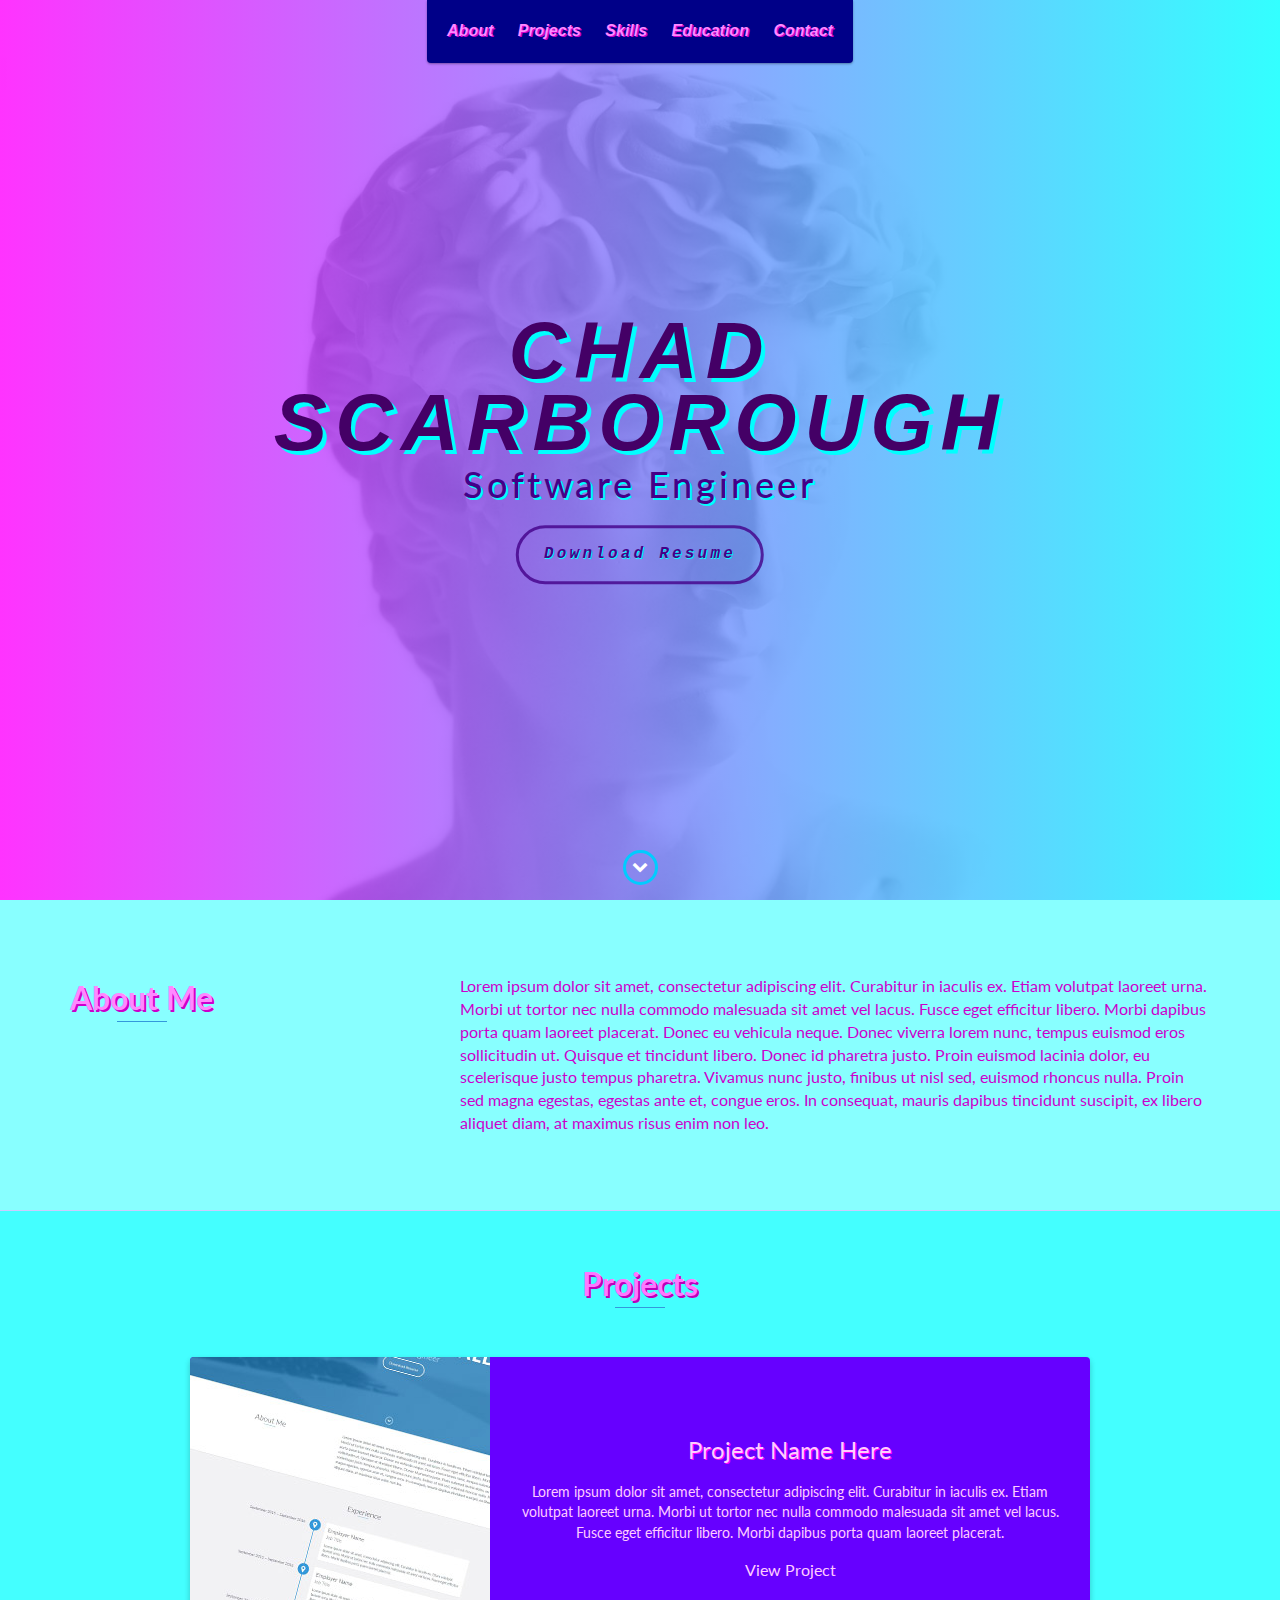
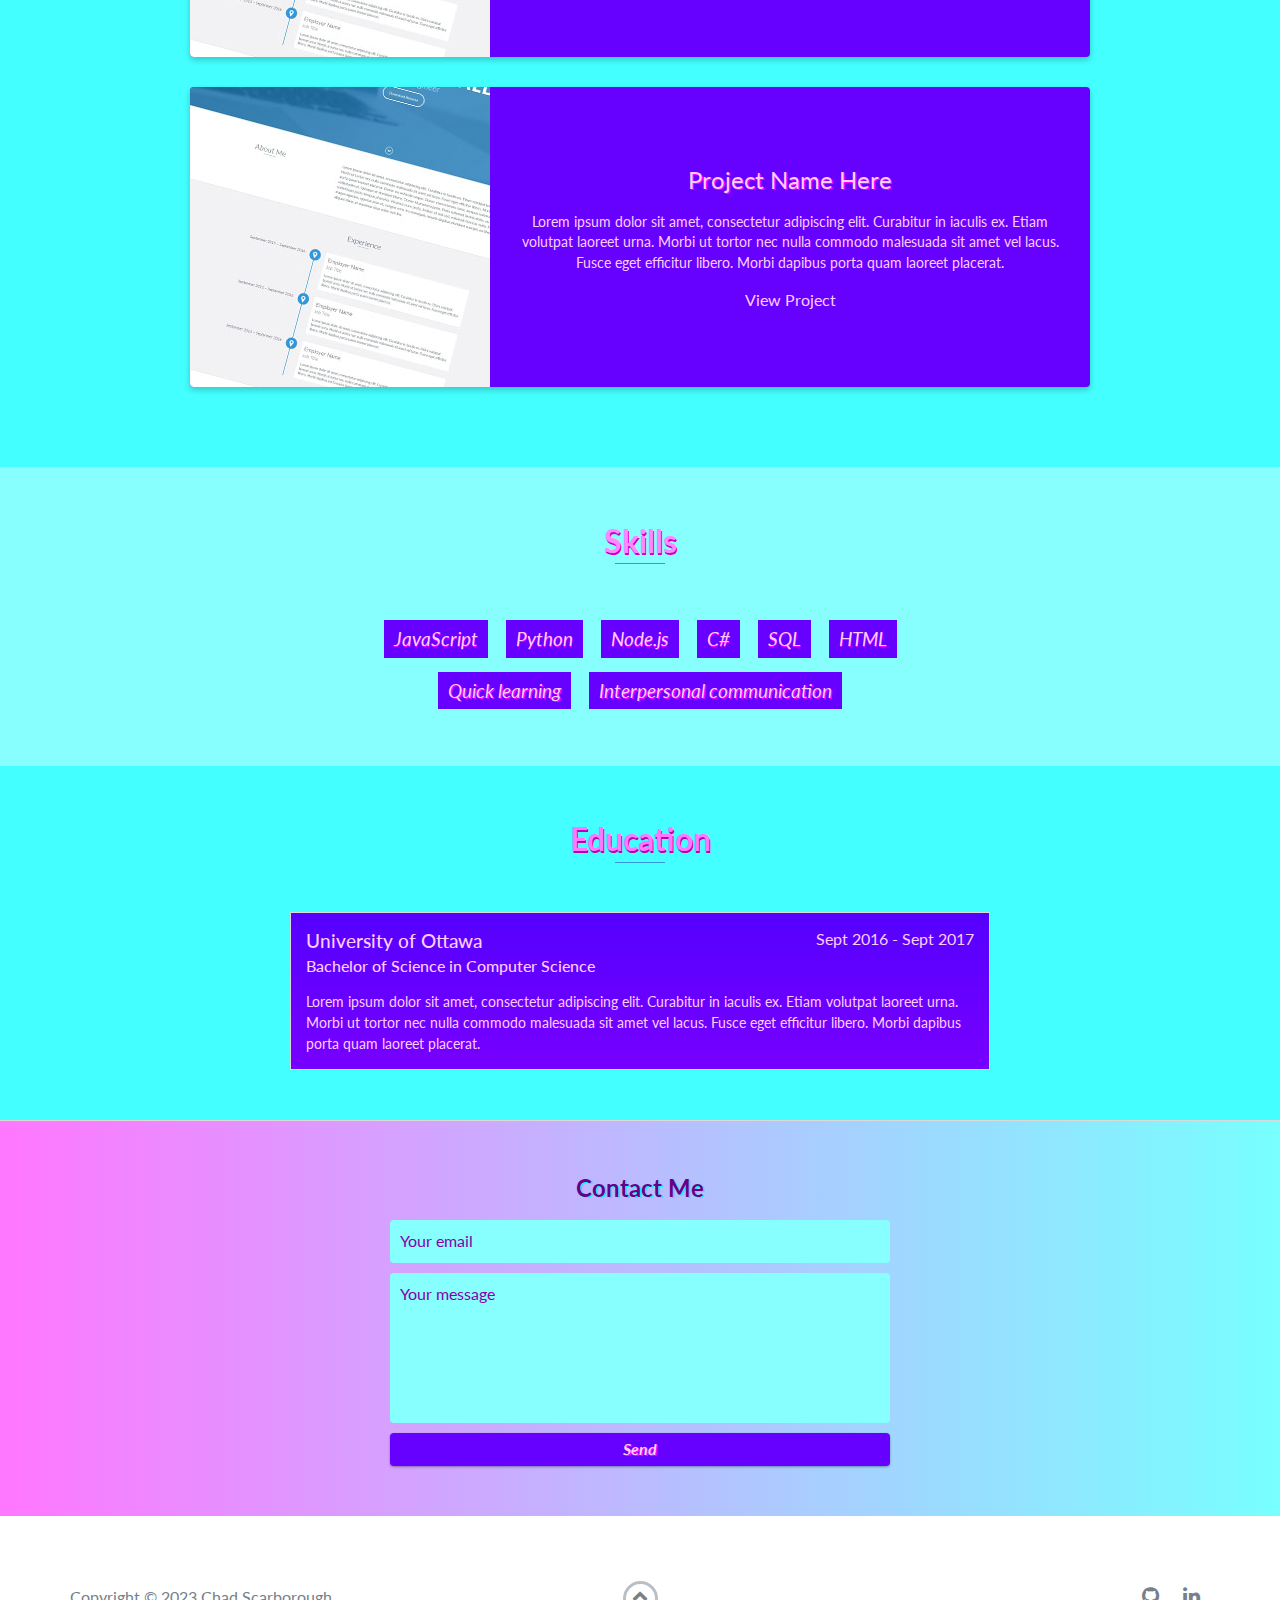
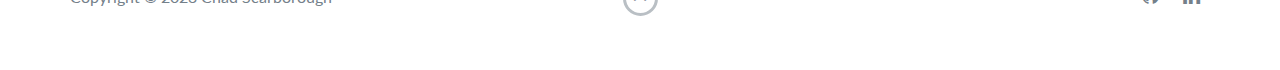
==== index.html @ d22e1d9d "Upload portfolio" ====
<!DOCTYPE html>
<html class="no-js" lang="en">
  <head>
    <meta charset="utf-8" />
    <meta http-equiv="X-UA-Compatible" content="IE=edge" />
    <meta name="viewport" content="width=device-width, initial-scale=1" />
    <title>Vaportfolio</title>
    <link rel="shortcut icon" href="favicon.ico" type="image/x-icon" />
    <link rel="icon" href="/images/vaporwave_sun.png" type="image/x-icon" />
    <link
      href="https://fonts.googleapis.com/css?family=Lato:300,400,700,900"
      rel="stylesheet"
    />
    <link rel="stylesheet" href="libs/font-awesome/css/font-awesome.min.css" />
    <link href="css/bootstrap.min.css" rel="stylesheet" />
    <link href="css/styles.css" rel="stylesheet" />
  </head>

  <body>
    <div id="mobile-menu-open" class="shadow-large">
      <i class="fa fa-bars" aria-hidden="true"></i>
    </div>
    <!-- End #mobile-menu-toggle -->
    <header>
      <div id="mobile-menu-close">
        <span>Close</span> <i class="fa fa-times" aria-hidden="true"></i>
      </div>
      <ul id="menu" class="shadow">
        <li>
          <a href="#about">About</a>
        </li>
        <li>
          <a href="#projects">Projects</a>
        </li>
        <li>
          <a href="#skills">Skills</a>
        </li>
        <li>
          <a href="#education">Education</a>
        </li>
        <li>
          <a href="#contact">Contact</a>
        </li>
      </ul>
    </header>
    <!-- End header -->

    <div id="lead">
      <div id="lead-content">
        <h1>Chad Scarborough</h1>
        <h2>Software Engineer</h2>
        <a href="#" class="btn-rounded-white">Download Resume</a>
      </div>
      <!-- End #lead-content -->

      <div id="lead-overlay"></div>

      <div id="lead-down">
        <span>
          <i class="fa fa-chevron-down" aria-hidden="true"></i>
        </span>
      </div>
      <!-- End #lead-down -->
    </div>
    <!-- End #lead -->

    <div id="about">
      <div class="container">
        <div class="row">
          <div class="col-md-4">
            <h2 class="heading">About Me</h2>
          </div>
          <div class="col-md-8">
            <p>
              Lorem ipsum dolor sit amet, consectetur adipiscing elit. Curabitur
              in iaculis ex. Etiam volutpat laoreet urna. Morbi ut tortor nec
              nulla commodo malesuada sit amet vel lacus. Fusce eget efficitur
              libero. Morbi dapibus porta quam laoreet placerat. Donec eu
              vehicula neque. Donec viverra lorem nunc, tempus euismod eros
              sollicitudin ut. Quisque et tincidunt libero. Donec id pharetra
              justo. Proin euismod lacinia dolor, eu scelerisque justo tempus
              pharetra. Vivamus nunc justo, finibus ut nisl sed, euismod rhoncus
              nulla. Proin sed magna egestas, egestas ante et, congue eros. In
              consequat, mauris dapibus tincidunt suscipit, ex libero aliquet
              diam, at maximus risus enim non leo.
            </p>
          </div>
        </div>
      </div>
      <div id="about-overlay"></div>
    </div>
    <!-- End #about -->

    <!-- <div id="experience" class="background-alt">
        <h2 class="heading">Experience</h2>
        <div id="experience-timeline">
            <div data-date="September 2015 – September 2016">
                <h3>Employer Name</h3>
                <h4>Job Title</h4>
                <p>
                    Lorem ipsum dolor sit amet, consectetur adipiscing elit. Curabitur in iaculis ex. Etiam volutpat laoreet urna. Morbi ut tortor nec nulla commodo malesuada sit amet vel lacus. Fusce eget efficitur libero. Morbi dapibus porta quam laoreet placerat.
                </p>
            </div>

            <div data-date="September 2015 – September 2016">
                <h3>Employer Name</h3>
                <h4>Job Title</h4>
                <p>
                    Lorem ipsum dolor sit amet, consectetur adipiscing elit. Curabitur in iaculis ex. Etiam volutpat laoreet urna. Morbi ut tortor nec nulla commodo malesuada sit amet vel lacus. Fusce eget efficitur libero. Morbi dapibus porta quam laoreet placerat.
                </p>
            </div>

            <div data-date="September 2015 – September 2016">
                <h3>Employer Name</h3>
                <h4>Job Title</h4>
                <p>
                    Lorem ipsum dolor sit amet, consectetur adipiscing elit. Curabitur in iaculis ex. Etiam volutpat laoreet urna. Morbi ut tortor nec nulla commodo malesuada sit amet vel lacus. Fusce eget efficitur libero. Morbi dapibus porta quam laoreet placerat.
                </p>
            </div>
        </div>
    </div> -->
    <!-- End #experience -->
    <div id="projects" class="background-alt">
      <h2 class="heading">Projects</h2>
      <div class="container">
        <div class="row">
          <div class="project shadow-large">
            <div class="project-image">
              <img src="images/project.jpg" alt="project image" />
            </div>
            <!-- End .project-image -->
            <div class="project-info">
              <h3>Project Name Here</h3>
              <p>
                Lorem ipsum dolor sit amet, consectetur adipiscing elit.
                Curabitur in iaculis ex. Etiam volutpat laoreet urna. Morbi ut
                tortor nec nulla commodo malesuada sit amet vel lacus. Fusce
                eget efficitur libero. Morbi dapibus porta quam laoreet
                placerat.
              </p>
              <a href="#">View Project</a>
            </div>
            <!-- End .project-info -->
          </div>
          <!-- End .project -->

          <div class="project shadow-large">
            <div class="project-image">
              <img src="images/project.jpg" alt="project image" />
            </div>
            <!-- End .project-image -->
            <div class="project-info">
              <h3>Project Name Here</h3>
              <p>
                Lorem ipsum dolor sit amet, consectetur adipiscing elit.
                Curabitur in iaculis ex. Etiam volutpat laoreet urna. Morbi ut
                tortor nec nulla commodo malesuada sit amet vel lacus. Fusce
                eget efficitur libero. Morbi dapibus porta quam laoreet
                placerat.
              </p>
              <a href="#">View Project</a>
            </div>
            <!-- End .project-info -->
          </div>
          <!-- End .project -->
        </div>
      </div>
    </div>
    <!-- End #projects -->

    <div id="skills">
      <h2 class="heading">Skills</h2>
      <ul>
        <li>JavaScript</li>
        <li>Python</li>
        <li>Node.js</li>
        <li>C#</li>
        <li>SQL</li>
        <li>HTML</li>
        <br>
        <li>Quick learning</li>
        <li>Interpersonal communication</li>
      </ul>
    </div>
    <!-- End #skills -->

    <div id="education">
      <h2 class="heading">Education</h2>
      <div class="education-block">
        <h3>University of Ottawa</h3>
        <span class="education-date">Sept 2016 - Sept 2017</span>
        <h4>Bachelor of Science in Computer Science</h4>
        <p>
          Lorem ipsum dolor sit amet, consectetur adipiscing elit. Curabitur in
          iaculis ex. Etiam volutpat laoreet urna. Morbi ut tortor nec nulla
          commodo malesuada sit amet vel lacus. Fusce eget efficitur libero.
          Morbi dapibus porta quam laoreet placerat.
        </p>
      </div>
    </div>
    <!-- End .education-block -->

    <div id="contact">
      <h2>Contact Me</h2>
      <div id="contact-form">
        <form action="mailto:chad.d.scarborough@gmail.com">
          <input
            type="hidden"
            name="_subject"
            value="Contact request from personal website"
          />
          <input
            type="email"
            name="_replyto"
            placeholder="Your email"
            required
          />
          <textarea
            name="message"
            placeholder="Your message"
            required
          ></textarea>
          <button type="submit">Send</button>
        </form>
      </div>
      <!-- End #contact-form -->
      <div id="contact-overlay"></div>
    </div>
    <!-- End #contact -->

    <footer>
      <div class="container">
        <div class="row">
          <div class="col-sm-5 copyright">
            <p>
              Copyright &copy; <span id="current-year">2023</span> Chad
              Scarborough
            </p>
          </div>
          <div class="col-sm-2 top">
            <span id="to-top">
              <i class="fa fa-chevron-up" aria-hidden="true"></i>
            </span>
          </div>
          <div class="col-sm-5 social">
            <ul>
              <li>
                <a href="https://github.com/" target="_blank"
                  ><i class="fa fa-github" aria-hidden="true"></i
                ></a>
              </li>
              <li>
                <a href="https://linkedin.com/" target="_blank"
                  ><i class="fa fa-linkedin" aria-hidden="true"></i
                ></a>
              </li>
            </ul>
          </div>
        </div>
      </div>
    </footer>
    <!-- End footer -->

    <script src="https://ajax.googleapis.com/ajax/libs/jquery/1.12.4/jquery.min.js"></script>
    <script src="js/scripts.min.js"></script>
  </body>
</html>
---- css/styles.css ----
/*!
    Title: Dev Portfolio Template
    Version: 1.2.2
    Last Change: 03/25/2020
    Author: Ryan Fitzgerald
    Repo: https://github.com/RyanFitzgerald/devportfolio-template
    Issues: https://github.com/RyanFitzgerald/devportfolio-template/issues

    Description: This file contains all the styles associated with the page
    that don't come from third party libraries. This file gets compiled using
    Gulp and send to the /css folder which is then loaded on the page.
*/
body {
  font-family: "Lato", sans-serif;
  font-size: 16px;
}
body.active {
  overflow: hidden;
  z-index: -1;
}
.no-js #experience-timeline > div {
  background: #fff;
  padding: 10px;
  margin-bottom: 10px;
  border: 1px solid #dcd9d9;
}
.no-js #experience-timeline > div h3 {
  font-size: 1.5em;
  font-weight: 300;
  color: #374054;
  display: inline-block;
  margin: 0;
}
.no-js #experience-timeline > div h4 {
  font-size: 1.2em;
  font-weight: 300;
  color: #7e8890;
  margin: 0 0 15px 0;
}
.no-js #experience-timeline > div p {
  color: #74808a;
  font-size: 0.9em;
  margin: 0;
}
.no-js #experience-timeline:before,
.no-js #experience-timeline:after {
  content: none;
}
@keyframes dropHeader {
  0% {
    transform: translateY(-100%);
  }
  100% {
    transform: translateY(0);
  }
}
header {
  position: absolute;
  top: 0;
  left: 0;
  right: 0;
  text-align: center;
  z-index: 10;
  animation-name: dropHeader;
  animation-iteration-count: 1;
  animation-timing-function: ease;
  animation-duration: 0.75s;
  font-family: Arial, Helvetica, sans-serif;
  font-style: italic;
  font-weight: bold;
}
header ul {
  display: inline-block;
  background-color: #008;
  text-align: center;
  padding: 10px;
  margin: 0;
  border-bottom-right-radius: 4px;
  border-bottom-left-radius: 4px;
}
header li {
  display: inline-block;
}
header a {
  display: block;
  color: #f8f;
  text-shadow: 0.08em 0.08em 0 #c0c;
  padding: 10px;
}
header a:hover {
  color: #fcf;
  text-decoration: none;
  text-shadow: 0.08em 0.08em 0 #f0f;
  background: #60f;
  border-radius: 4px;
}
header a:focus {
  color: #3498db;
  text-decoration: none;
}
header.active {
  display: block;
}
header.sticky {
  position: fixed;
  z-index: 999;
}
#menu.active {
  display: block;
}
#mobile-menu-open {
  display: none;
  cursor: pointer;
  position: fixed;
  right: 15px;
  top: 10px;
  color: #3498db;
  font-size: 1.5em;
  z-index: 20;
  padding: 0 7px;
  border-radius: 4px;
  background: #fff;
}
#mobile-menu-close {
  display: none;
  text-align: right;
  width: 100%;
  background: #fff;
  font-size: 1.5em;
  padding-right: 15px;
  padding-top: 10px;
  cursor: pointer;
  color: #3498db;
}
#mobile-menu-close span {
  font-size: 0.5em;
  text-transform: uppercase;
}
#mobile-menu-close i {
  vertical-align: middle;
}
footer {
  padding: 50px 0;
}
.copyright {
  padding-top: 20px;
}
.copyright p {
  margin: 0;
  color: #74808a;
}
.top {
  text-align: center;
}
.top span {
  cursor: pointer;
  display: block;
  margin: 15px auto 0 auto;
  width: 35px;
  height: 35px;
  border-radius: 50%;
  border: 3px solid #b9bfc4;
  text-align: center;
}
.top i {
  color: #74808a;
}
.social {
  text-align: right;
}
.social ul {
  margin: 5px 0 0 0;
  padding: 0;
}
.social li {
  display: inline-block;
  font-size: 1.25em;
  list-style: none;
}
.social a {
  display: block;
  color: #74808a;
  padding: 10px;
}
.social a:hover {
  color: #3498db;
}
.btn-rounded-white {
  font-family: "Courier New", Courier, monospace;
  font-weight: 800;
  font-style: italic;
  letter-spacing: 0.2em;
  display: inline-block;
  color: #408;
  text-shadow: 0.05em 0.05em 0 #0ff;
  padding: 15px 25px;
  border: 3px solid #408c;
  border-radius: 30px;
  transition: 0.5s ease all;
}
.btn-rounded-white:hover {
  color: #408;
  text-shadow: 0.05em 0.05em 0 #0ff;
  background: #0ff4;
  text-decoration: none;
}
.shadow {
  box-shadow: 0 1px 3px rgba(0, 0, 0, 0.12), 0 1px 2px rgba(0, 0, 0, 0.24);
}
.shadow-large {
  box-shadow: 0 3px 6px rgba(0, 0, 0, 0.08), 0 3px 6px rgba(0, 0, 0, 0.15);
}
.heading {
  position: relative;
  display: inline-block;
  font-size: 2em;
  font-weight: 300;
  margin: 0 0 30px 0;
}
.heading:after {
  position: absolute;
  content: "";
  top: 100%;
  height: 1px;
  width: 50px;
  left: 0;
  right: 0;
  margin: 0 auto;
  background: #3498db;
}
.background-alt {
  background: #f2f2f5;
}
#lead {
  position: relative;
  height: 100vh;
  min-height: 500px;
  max-height: 1080px;
  background: url(../images/aesthetic\ greek\ bust.jpg);
  background-size: cover;
  padding: 15px;
  overflow: hidden;
}
#lead-content {
  position: absolute;
  z-index: 10;
  top: 50%;
  left: 50%;
  transform: translate(-50%, -50%);
  text-align: center;
}
#lead-content h1,
#lead-content h2 {
  margin: 0;
}
#lead-content h1 {
  color: #406;
  text-shadow: 0.05em 0.05em 0 #0ff;
  font-family: Arial, Helvetica, sans-serif;
  font-weight: 900;
  font-size: 5em;
  font-style: italic;
  text-transform: uppercase;
  letter-spacing: 0.1em;
  line-height: 0.9em;
}
#lead-content h2 {
  color: #408;
  text-shadow: 0.05em 0.05em 0 #0ff;
  letter-spacing: 0.1em;
  font-weight: 500;
  font-size: 2.25em;
  margin-bottom: 15px;
}
#lead-overlay {
  position: absolute;
  height: 100%;
  width: 100%;
  top: 0;
  right: 0;
  bottom: 0;
  left: 0;
  background-image: linear-gradient(to right, #ff00ffcc, #00ffffcc);
  z-index: 1;
}
#lead-down {
  position: absolute;
  left: 0;
  right: 0;
  width: 100%;
  text-align: center;
  z-index: 10;
  bottom: 15px;
  color: #fff;
}
#lead-down span {
  cursor: pointer;
  display: block;
  margin: 0 auto;
  width: 35px;
  height: 35px;
  border-radius: 50%;
  border: 3px solid #0cf;
  text-align: center;
}
#lead-down i {
  animation: pulsate 1.5s ease;
  animation-iteration-count: infinite;
  padding-top: 5px;
}
@keyframes pulsate {
  0% {
    transform: scale(1, 1);
  }
  50% {
    transform: scale(1.2, 1.2);
  }
  100% {
    transform: scale(1, 1);
  }
}
#about {
  padding: 75px 15px;
  border-bottom: 1px solid #ccf;
  height: 100%;
  background: #8ff;
}
#about h2 {
  color: #f8f;
  text-shadow: 0.05em 0.05em 0 #c0c;
  font-weight: bold;
}
#about p {
  color: #c0c;
  margin: 0;
}
#experience {
  padding: 50px 15px;
  text-align: center;
  border-bottom: 1px solid #dcd9d9;
  background: #fcf;
}
#experience h2 {
  background-image: linear-gradient();
}
#experience-timeline {
  margin: 30px auto 0 auto;
  position: relative;
  max-width: 1000px;
}
#experience-timeline:before {
  position: absolute;
  content: "";
  top: 0;
  bottom: 0;
  left: 303px;
  right: auto;
  height: 100%;
  width: 3px;
  background: #3498db;
  z-index: 0;
}
#experience-timeline:after {
  position: absolute;
  content: "";
  width: 3px;
  height: 40px;
  background: #3498db;
  background: linear-gradient(to bottom, #3498db, rgba(52, 152, 219, 0));
  top: 100%;
  left: 303px;
}
.vtimeline-content {
  margin-left: 350px;
  background: #fff;
  border: 1px solid #e6e6e6;
  padding: 15px;
  border-radius: 3px;
  text-align: left;
}
.vtimeline-content h3 {
  font-size: 1.5em;
  font-weight: 300;
  color: #374054;
  display: inline-block;
  margin: 0;
}
.vtimeline-content h4 {
  font-size: 1.2em;
  font-weight: 300;
  color: #7e8890;
  margin: 0 0 15px 0;
}
.vtimeline-content p {
  color: #74808a;
  font-size: 0.9em;
  margin: 0;
}
.vtimeline-point {
  position: relative;
  display: block;
  margin-bottom: 30px;
}
.vtimeline-icon {
  position: relative;
  color: #fff;
  width: 50px;
  height: 50px;
  background: #3498db;
  border-radius: 50%;
  float: left;
  z-index: 99;
  margin-left: 280px;
}
.vtimeline-icon i {
  display: block;
  font-size: 2em;
  margin-top: 10px;
}
.vtimeline-date {
  width: 260px;
  text-align: right;
  position: absolute;
  left: 0;
  top: 10px;
  font-weight: 300;
  color: #374054;
}
#education {
  padding: 50px 15px 20px 15px;
  border-bottom: 1px solid #dcd9d9;
  background: #4ff;
  text-align: center;
}
#education h2 {
  color: #f7f;
  font-weight: bold;
  text-shadow: 0.05em 0.05em 0 #b0b;
  margin-bottom: 50px;
}
.education-block {
  max-width: 700px;
  margin: 0 auto 30px auto;
  padding: 15px;
  border: 1px solid #dcd9d9;
  background-image: linear-gradient(#50f, #70f);
  text-align: left;
}
.education-block h3 {
  font-weight: 500;
  float: left;
  margin: 0;
  color: #fcf;
}
.education-block span {
  color: #fcf;
  float: right;
}
.education-block h4 {
  color: #fcf;
  clear: both;
  font-weight: 500;
  margin: 0 0 15px 0;
}
.education-block p,
.education-block ul {
  margin: 0;
  color: #fcf;
  font-size: 0.9em;
}
.education-block ul {
  padding: 0 0 0 15px;
}
#projects {
  padding: 50px 15px;
  border-bottom: 1px solid #dcd9d9;
  text-align: center;
  background: #4ff;
}
#projects h2 {
  color: #f7f;
  font-weight: bold;
  text-shadow: 0.05em 0.05em 0 #b0b;
  margin-bottom: 50px;
}
.project {
  position: relative;
  max-width: 900px;
  margin: 0 auto 30px auto;
  overflow: hidden;
  background: #60f;
  border-radius: 4px;
}
.project-image {
  float: left;
}
.project-info {
  position: absolute;
  top: 50%;
  transform: translateY(-50%);
  margin-left: 300px;
  padding: 15px;
}
.project-info h3 {
  font-size: 1.5em;
  font-weight: 400;
  color: #fcf;
  text-shadow: 0.05em 0.05em 0 #f0f;
  margin: 0 0 15px 0;
}
.project-info p {
  color: #fcf;
  margin: 0 0 15px 0;
  font-size: 0.9em;
}

.project-info a {
    color: #fcf;
}
.no-image .project-info {
  position: relative;
  margin: 0;
  padding: 30px 15px;
  transform: none;
}
#more-projects {
  display: none;
}
#skills {
  padding: 50px 15px;
  text-align: center;
  background: #8ff;
}
#skills h2 {
  color: #f8f;
  text-shadow: 0.05em 0.05em 0 #c0c;
  font-weight: bold;
  margin-bottom: 50px;
}
#skills ul {
  display: block;
  margin: 0 auto;
  padding: 0;
  max-width: 800px;
}
#skills li {
  display: inline-block;
  margin: 7px;
  padding: 5px 10px;
  color: #fcf;
  background: #60f;
  list-style: none;
  cursor: default;
  font-size: 1.2em;
  font-style: italic;
  text-shadow: 0.05em 0.05em 0 #f0f;
}
#contact {
  padding: 50px 15px;
  background-image: linear-gradient(to right, #f0f8, #0ff8);
  z-index: 1;
  text-align: center;
}
#contact h2 {
  margin: 0 0 15px 0;
  color: #608;
  text-shadow: 0.05em 0.05em 0 #0ff;
  font-weight: bold;
}
#contact-form {
  max-width: 500px;
  margin: 0 auto;
}
#contact-form input,
#contact-form textarea {
  display: block;
  width: 100%;
  padding: 10px;
  border-radius: 4px;
  border: none;
  margin-bottom: 10px;
  background: #8ff;
  color: #608;
  transition: 0.5s ease all;
}
#contact-form input::-webkit-input-placeholder,
#contact-form textarea::-webkit-input-placeholder {
  color: #80a;
}
#contact-form input:-moz-placeholder,
#contact-form textarea:-moz-placeholder {
  color: #80a;
  opacity: 1;
}
#contact-form input::-moz-placeholder,
#contact-form textarea::-moz-placeholder {
  color: #80a;
  opacity: 1;
}
#contact-form input:-ms-input-placeholder,
#contact-form textarea:-ms-input-placeholder {
  color: #80a;
}
#contact-form input:focus,
#contact-form textarea:focus {
  outline: none;
  background: #4cf;
}
#contact-form textarea {
  height: 150px;
  resize: none;
}
#contact-form button {
  display: block;
  width: 100%;
  background: #60f;
  border-radius: 4px;
  padding: 5px 10px;
  border: none;
  color: #fcf;
  text-shadow: 0.05em 0.05em 0 #f0f;
  font-style: italic;
  font-weight: 700;
  box-shadow: 0 1px 3px rgba(0, 0, 0, 0.12), 0 1px 2px rgba(0, 0, 0, 0.24);
  transition: 0.5s ease all;
}
#contact-form button:hover {
  box-shadow: 0 10px 20px rgba(0, 0, 0, 0.19), 0 6px 6px rgba(0, 0, 0, 0.23);
}
.optional-section {
  padding: 50px 15px;
  text-align: center;
  border-top: 1px solid #dcd9d9;
}
.optional-section h2 {
  color: #374054;
}
.optional-section-block {
  max-width: 700px;
  margin: 0 auto 30px auto;
  padding: 15px;
  border: 1px solid #dcd9d9;
  background: #fff;
  text-align: left;
}
.optional-section-block h3 {
  font-weight: 500;
  margin: 0 0 15px 0;
  color: #374054;
}
.optional-section-block h4 {
  color: #74808a;
  clear: both;
  font-weight: 500;
  margin: 0 0 15px 0;
}
.optional-section-block p,
.optional-section-block ul {
  margin: 0 0 15px 0;
  color: #74808a;
  font-size: 0.9em;
}
.optional-section-block ul {
  padding: 0 0 0 15px;
}
@media only screen and (max-width: 750px) {
  #experience-timeline:before,
  #experience-timeline:after {
    left: 23px;
  }
  .vtimeline-date {
    width: auto;
    text-align: left;
    position: relative;
    margin-bottom: 15px;
    display: block;
    margin-left: 70px;
  }
  .vtimeline-icon {
    margin-left: 0;
  }
  .vtimeline-content {
    margin-left: 70px;
  }
}
@media only screen and (max-width: 992px) {
  #lead {
    height: auto;
    min-height: auto;
    max-height: auto;
    padding: 100px 15px;
  }
  #lead-content {
    position: relative;
    transform: none;
    left: auto;
    top: auto;
  }
  #lead-content h1 {
    font-size: 3em;
  }
  #lead-content h2 {
    font-size: 1.75em;
  }
  #about {
    text-align: center;
  }
  #about p {
    text-align: left;
  }
}
@media only screen and (max-width: 768px) {
  header {
    position: fixed;
    display: none;
    z-index: 999;
    animation: none;
    bottom: 0;
    height: 100%;
  }
  #mobile-menu-open,
  #mobile-menu-close {
    display: block;
  }
  #menu {
    height: 100%;
    overflow-y: auto;
    box-shadow: none;
    border-radius: 0;
    width: 100%;
  }
  #menu li {
    display: block;
    margin-bottom: 10px;
  }
  #lead-content h1 {
    font-size: 2em;
  }
  #lead-content h2 {
    font-size: 1.3em;
  }
  #lead-content a {
    padding: 10px 20px;
  }
  #lead-down {
    display: none;
  }
  .education-block h3,
  .education-block span {
    float: none;
  }
  .project-image {
    display: none;
  }
  .project-info {
    position: relative;
    margin: 0;
    padding: 30px 15px;
    top: auto;
    transform: none;
  }
  footer {
    text-align: center;
  }
  .social {
    text-align: center;
  }
}
@media only screen and (max-width: 480px) {
  #lead-content h1 {
    font-size: 1.5em;
  }
  #lead-content h2 {
    font-size: 1em;
  }
  #lead-content a {
    font-size: 0.9em;
    padding: 5px 10px;
  }
}
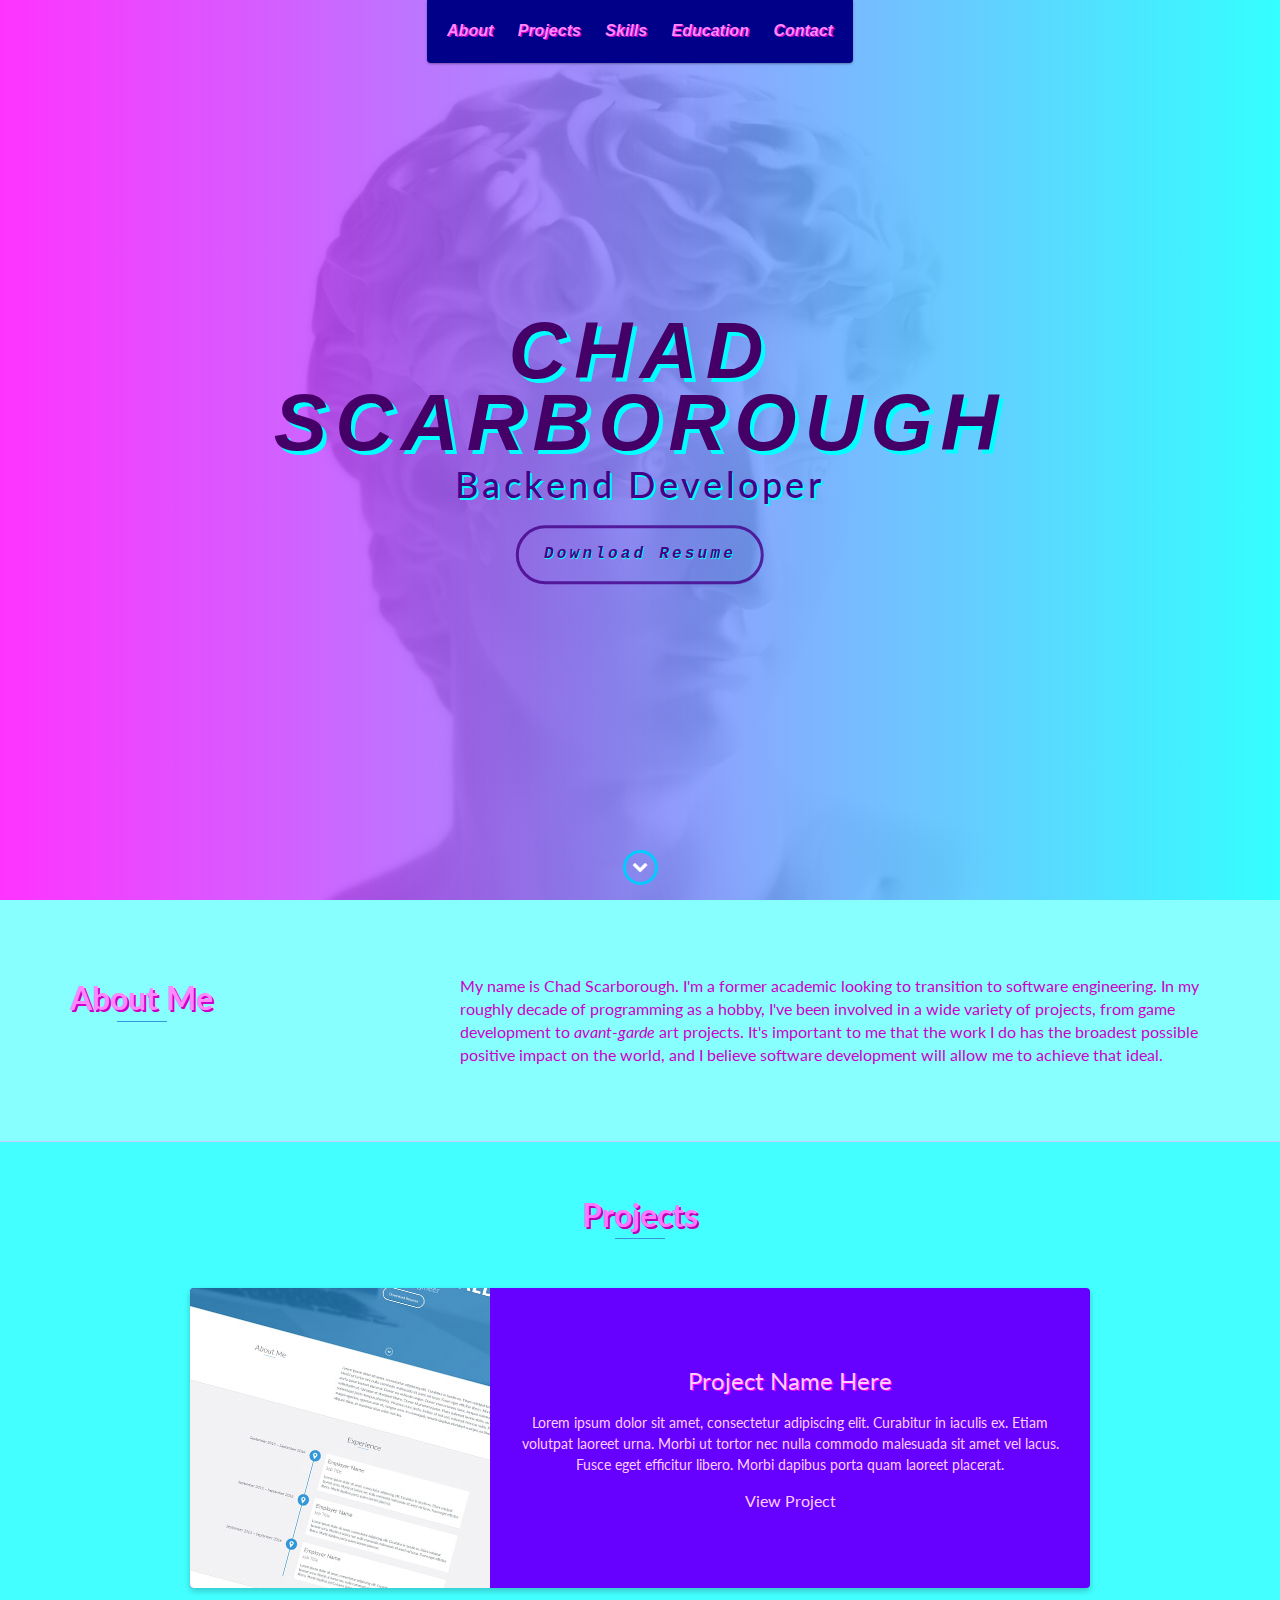
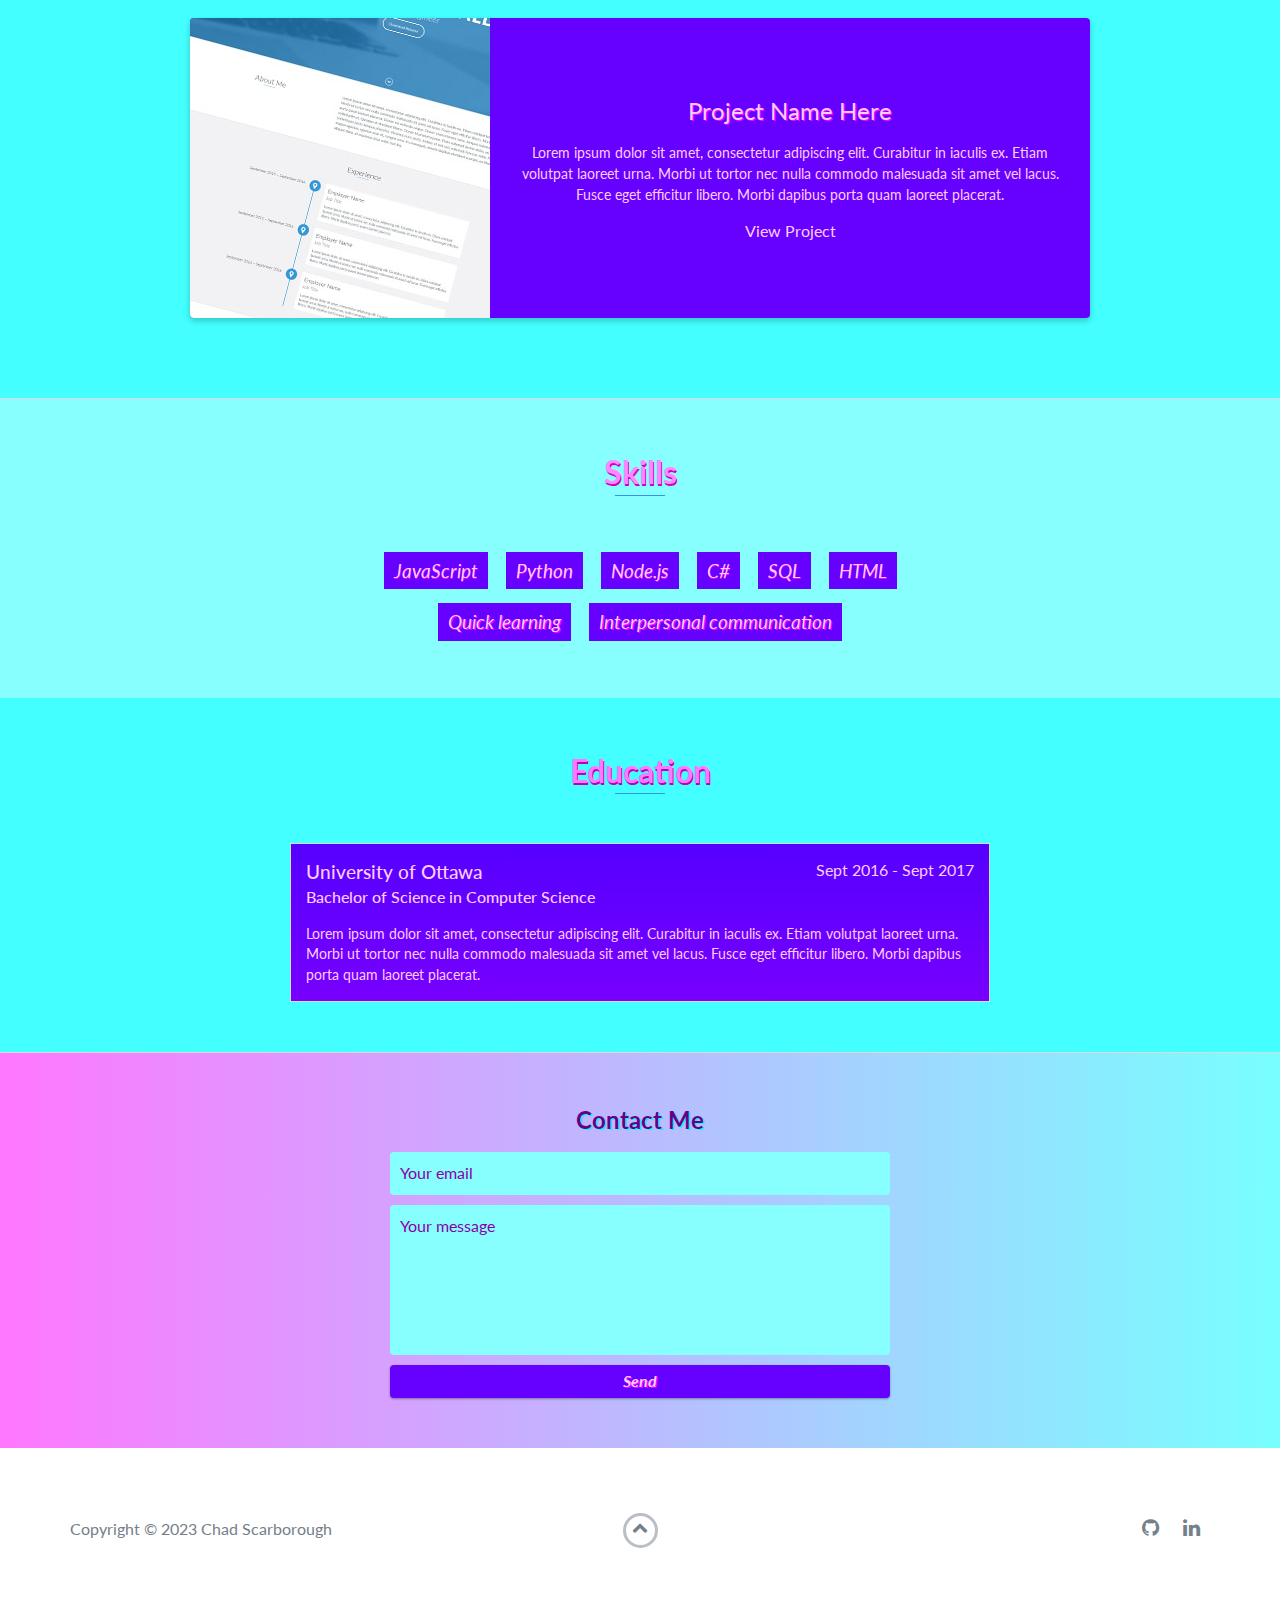
==== commit 05c6e375: "Updated bio" ====
--- a/index.html
+++ b/index.html
@@ -4,8 +4,7 @@
     <meta charset="utf-8" />
     <meta http-equiv="X-UA-Compatible" content="IE=edge" />
     <meta name="viewport" content="width=device-width, initial-scale=1" />
-    <title>Vaportfolio</title>
-    <link rel="shortcut icon" href="favicon.ico" type="image/x-icon" />
+    <title>Chad Scarborough</title>
     <link rel="icon" href="/images/vaporwave_sun.png" type="image/x-icon" />
     <link
       href="https://fonts.googleapis.com/css?family=Lato:300,400,700,900"
@@ -48,7 +47,7 @@
     <div id="lead">
       <div id="lead-content">
         <h1>Chad Scarborough</h1>
-        <h2>Software Engineer</h2>
+        <h2>Backend Developer</h2>
         <a href="#" class="btn-rounded-white">Download Resume</a>
       </div>
       <!-- End #lead-content -->
@@ -72,17 +71,7 @@
           </div>
           <div class="col-md-8">
             <p>
-              Lorem ipsum dolor sit amet, consectetur adipiscing elit. Curabitur
-              in iaculis ex. Etiam volutpat laoreet urna. Morbi ut tortor nec
-              nulla commodo malesuada sit amet vel lacus. Fusce eget efficitur
-              libero. Morbi dapibus porta quam laoreet placerat. Donec eu
-              vehicula neque. Donec viverra lorem nunc, tempus euismod eros
-              sollicitudin ut. Quisque et tincidunt libero. Donec id pharetra
-              justo. Proin euismod lacinia dolor, eu scelerisque justo tempus
-              pharetra. Vivamus nunc justo, finibus ut nisl sed, euismod rhoncus
-              nulla. Proin sed magna egestas, egestas ante et, congue eros. In
-              consequat, mauris dapibus tincidunt suscipit, ex libero aliquet
-              diam, at maximus risus enim non leo.
+              My name is Chad Scarborough. I'm a former academic looking to transition to software engineering. In my roughly decade of programming as a hobby, I've been involved in a wide variety of projects, from game development to <i>avant-garde</i> art projects. It's important to me that the work I do has the broadest possible positive impact on the world, and I believe software development will allow me to achieve that ideal.  
             </p>
           </div>
         </div>
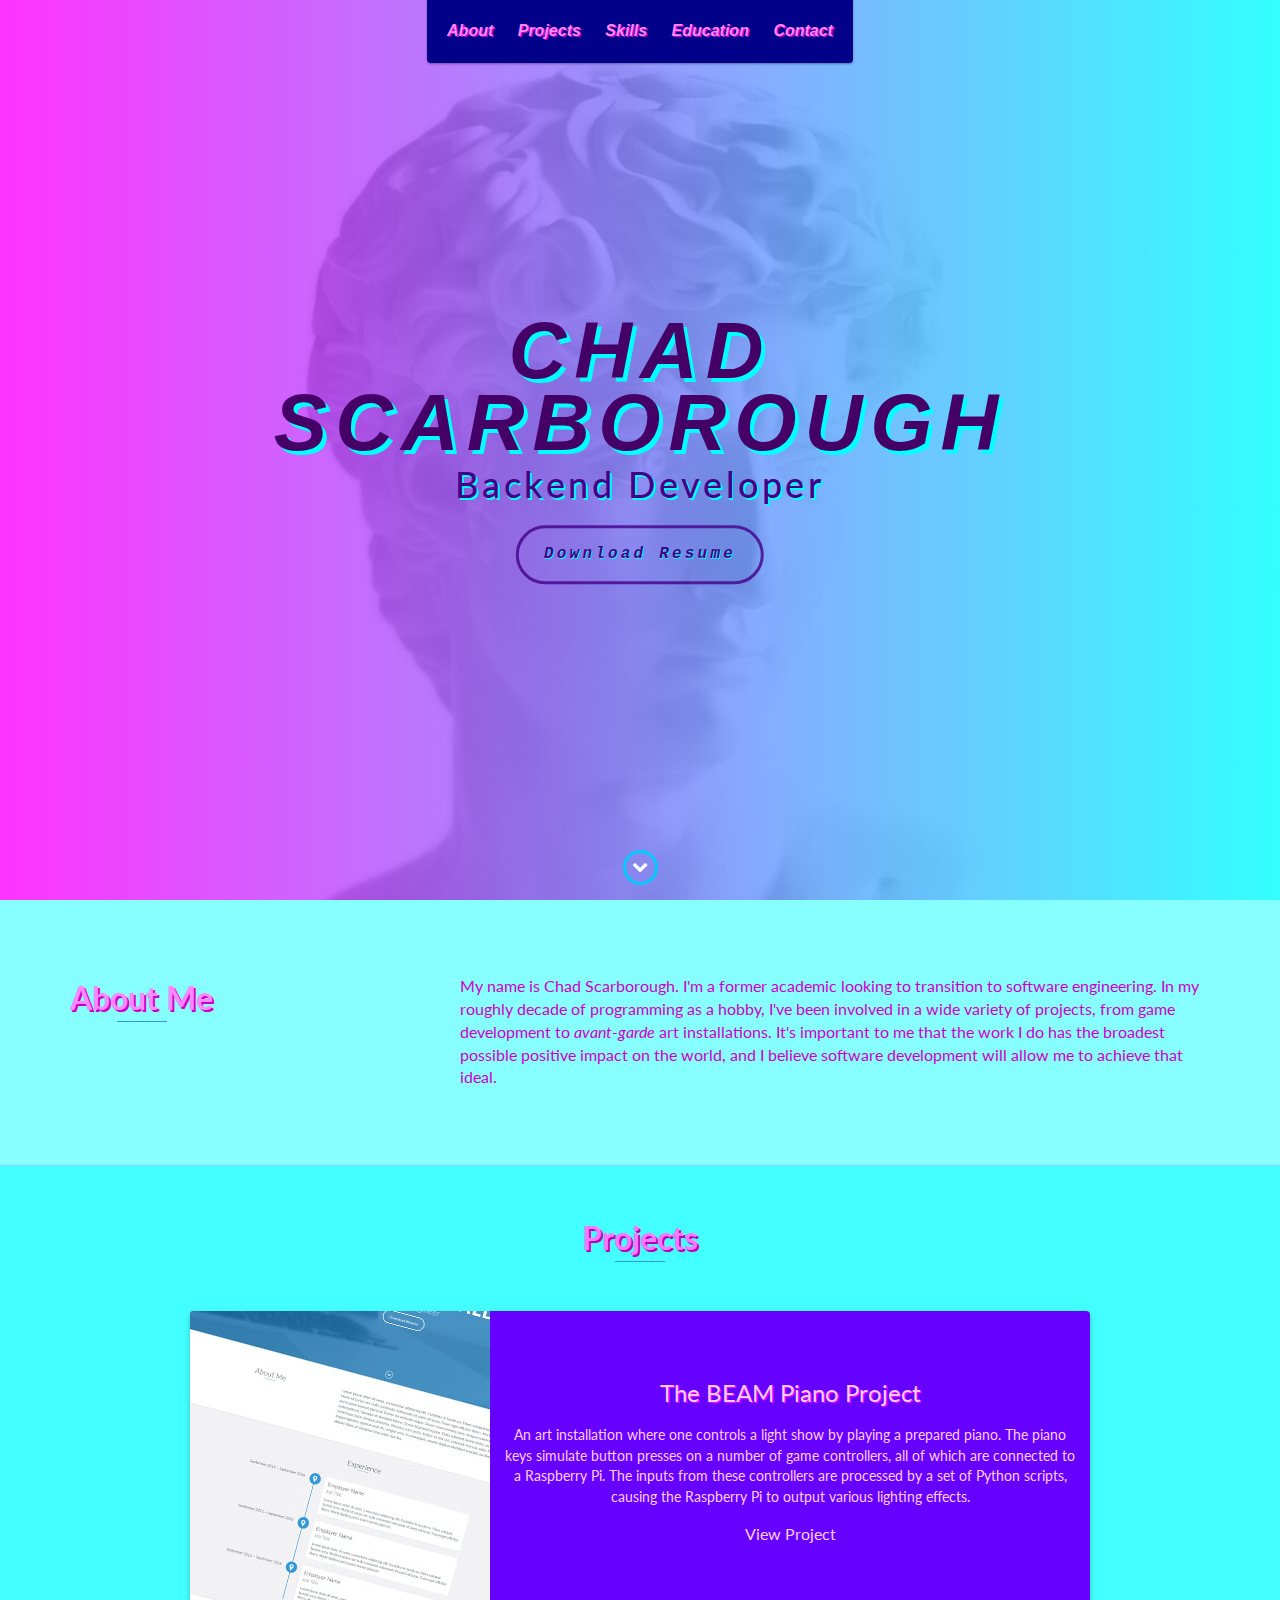
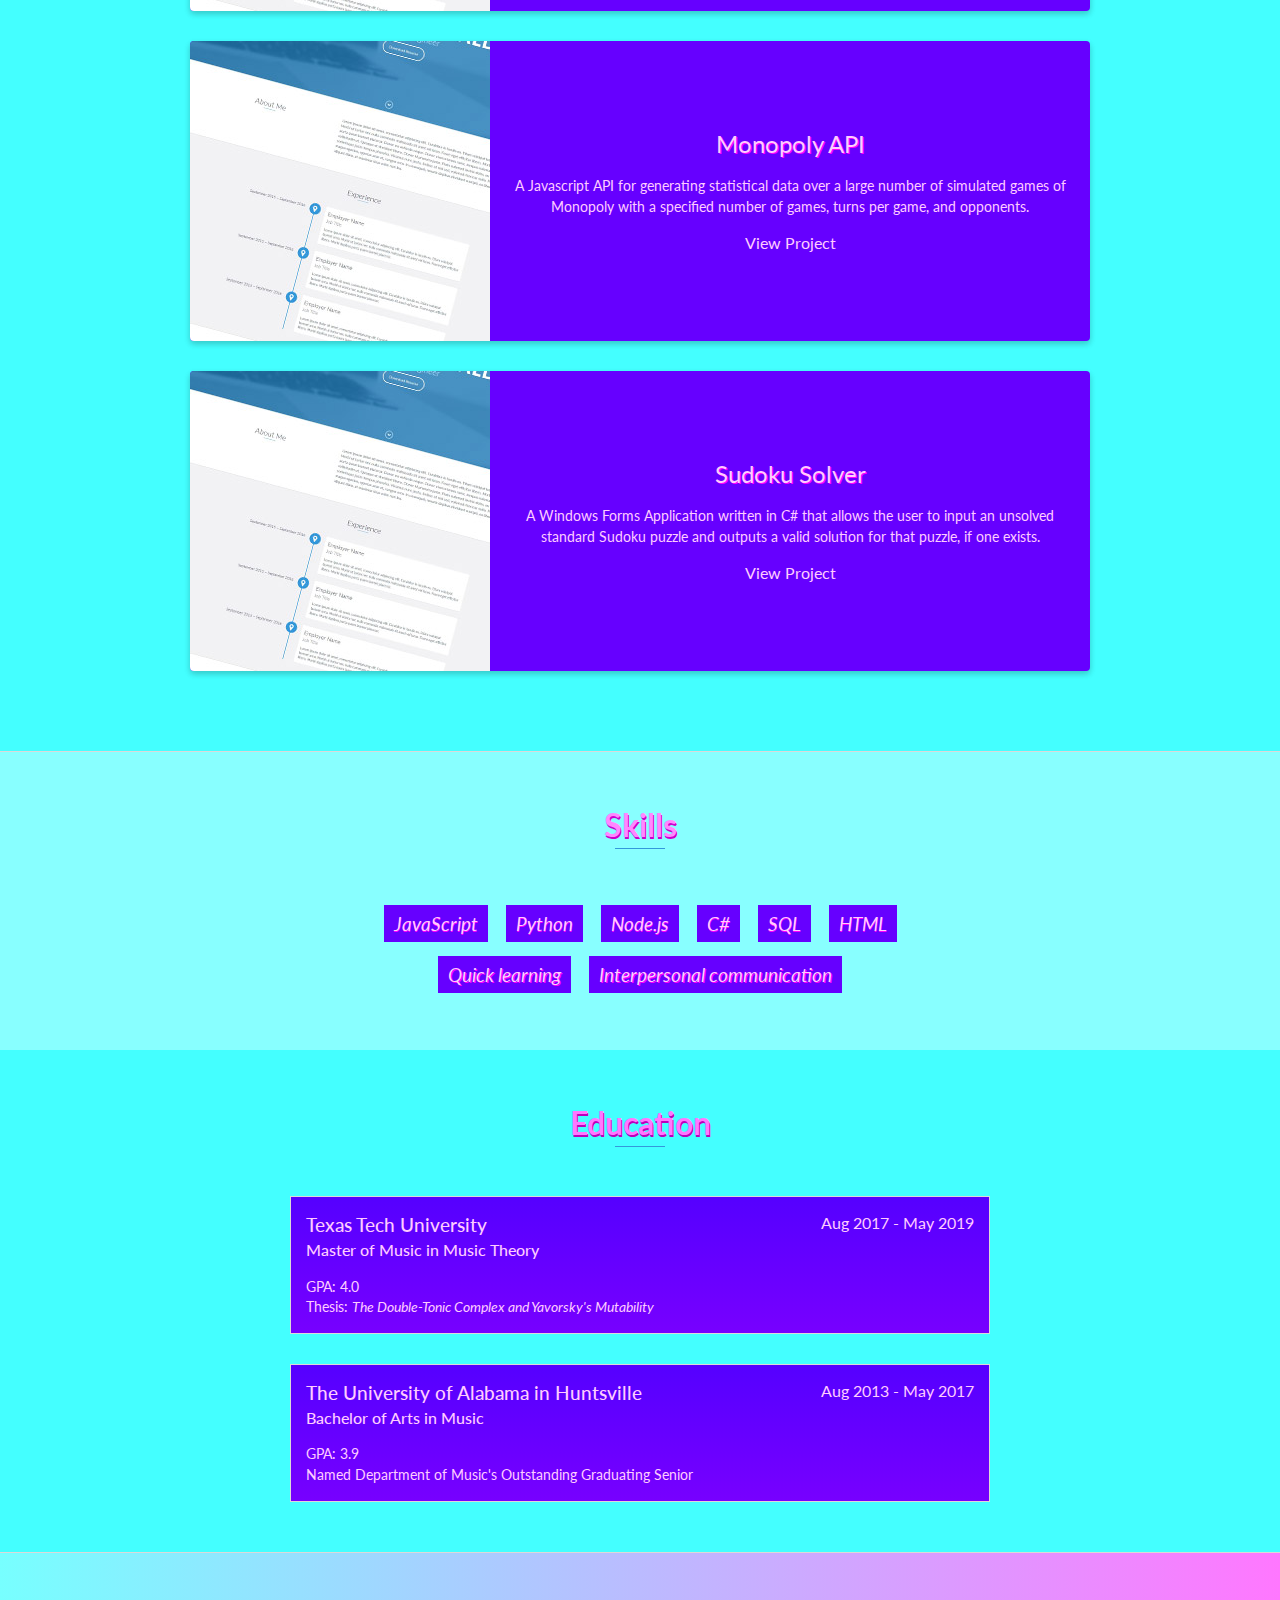
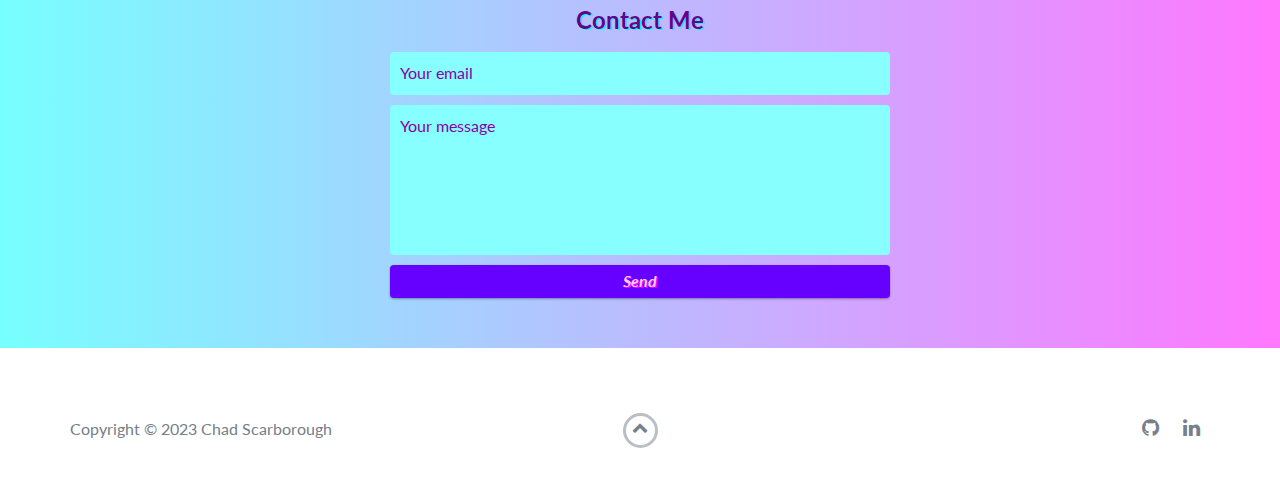
==== commit 355d943d: "Removed all filler text" ====
--- a/index.html
+++ b/index.html
@@ -71,7 +71,7 @@
           </div>
           <div class="col-md-8">
             <p>
-              My name is Chad Scarborough. I'm a former academic looking to transition to software engineering. In my roughly decade of programming as a hobby, I've been involved in a wide variety of projects, from game development to <i>avant-garde</i> art projects. It's important to me that the work I do has the broadest possible positive impact on the world, and I believe software development will allow me to achieve that ideal.  
+              My name is Chad Scarborough. I'm a former academic looking to transition to software engineering. In my roughly decade of programming as a hobby, I've been involved in a wide variety of projects, from game development to <i>avant-garde</i> art installations. It's important to me that the work I do has the broadest possible positive impact on the world, and I believe software development will allow me to achieve that ideal.  
             </p>
           </div>
         </div>
@@ -119,13 +119,9 @@
             </div>
             <!-- End .project-image -->
             <div class="project-info">
-              <h3>Project Name Here</h3>
+              <h3>The BEAM Piano Project</h3>
               <p>
-                Lorem ipsum dolor sit amet, consectetur adipiscing elit.
-                Curabitur in iaculis ex. Etiam volutpat laoreet urna. Morbi ut
-                tortor nec nulla commodo malesuada sit amet vel lacus. Fusce
-                eget efficitur libero. Morbi dapibus porta quam laoreet
-                placerat.
+                An art installation where one controls a light show by playing a prepared piano. The piano keys simulate button presses on a number of game controllers, all of which are connected to a Raspberry Pi. The inputs from these controllers are processed by a set of Python scripts, causing the Raspberry Pi to output various lighting effects.
               </p>
               <a href="#">View Project</a>
             </div>
@@ -139,13 +135,24 @@
             </div>
             <!-- End .project-image -->
             <div class="project-info">
-              <h3>Project Name Here</h3>
+              <h3>Monopoly API</h3>
               <p>
-                Lorem ipsum dolor sit amet, consectetur adipiscing elit.
-                Curabitur in iaculis ex. Etiam volutpat laoreet urna. Morbi ut
-                tortor nec nulla commodo malesuada sit amet vel lacus. Fusce
-                eget efficitur libero. Morbi dapibus porta quam laoreet
-                placerat.
+                A Javascript API for generating statistical data over a large number of simulated games of Monopoly with a specified number of games, turns per game, and opponents.
+              </p>
+              <a href="#">View Project</a>
+            </div>
+            <!-- End .project-info -->
+          </div>
+          <!-- End .project -->
+          <div class="project shadow-large">
+            <div class="project-image">
+              <img src="images/project.jpg" alt="project image" />
+            </div>
+            <!-- End .project-image -->
+            <div class="project-info">
+              <h3>Sudoku Solver</h3>
+              <p>
+                A Windows Forms Application written in C# that allows the user to input an unsolved standard Sudoku puzzle and outputs a valid solution for that puzzle, if one exists.
               </p>
               <a href="#">View Project</a>
             </div>
@@ -176,14 +183,21 @@
     <div id="education">
       <h2 class="heading">Education</h2>
       <div class="education-block">
-        <h3>University of Ottawa</h3>
-        <span class="education-date">Sept 2016 - Sept 2017</span>
-        <h4>Bachelor of Science in Computer Science</h4>
+        <h3>Texas Tech University</h3>
+        <span class="education-date">Aug 2017 - May 2019</span>
+        <h4>Master of Music in Music Theory</h4>
         <p>
-          Lorem ipsum dolor sit amet, consectetur adipiscing elit. Curabitur in
-          iaculis ex. Etiam volutpat laoreet urna. Morbi ut tortor nec nulla
-          commodo malesuada sit amet vel lacus. Fusce eget efficitur libero.
-          Morbi dapibus porta quam laoreet placerat.
+          GPA: 4.0<br>
+          Thesis: <i>The Double-Tonic Complex and Yavorsky's Mutability</i>
+        </p>
+      </div>
+      <div class="education-block">
+        <h3>The University of Alabama in Huntsville</h3>
+        <span class="education-date">Aug 2013 - May 2017</span>
+        <h4>Bachelor of Arts in Music</h4>
+        <p>
+          GPA: 3.9<br>
+          Named Department of Music's Outstanding Graduating Senior
         </p>
       </div>
     </div>
--- a/css/styles.css
+++ b/css/styles.css
@@ -557,7 +557,7 @@
 }
 #contact {
   padding: 50px 15px;
-  background-image: linear-gradient(to right, #f0f8, #0ff8);
+  background-image: linear-gradient(to left, #f0f8, #0ff8);
   z-index: 1;
   text-align: center;
 }
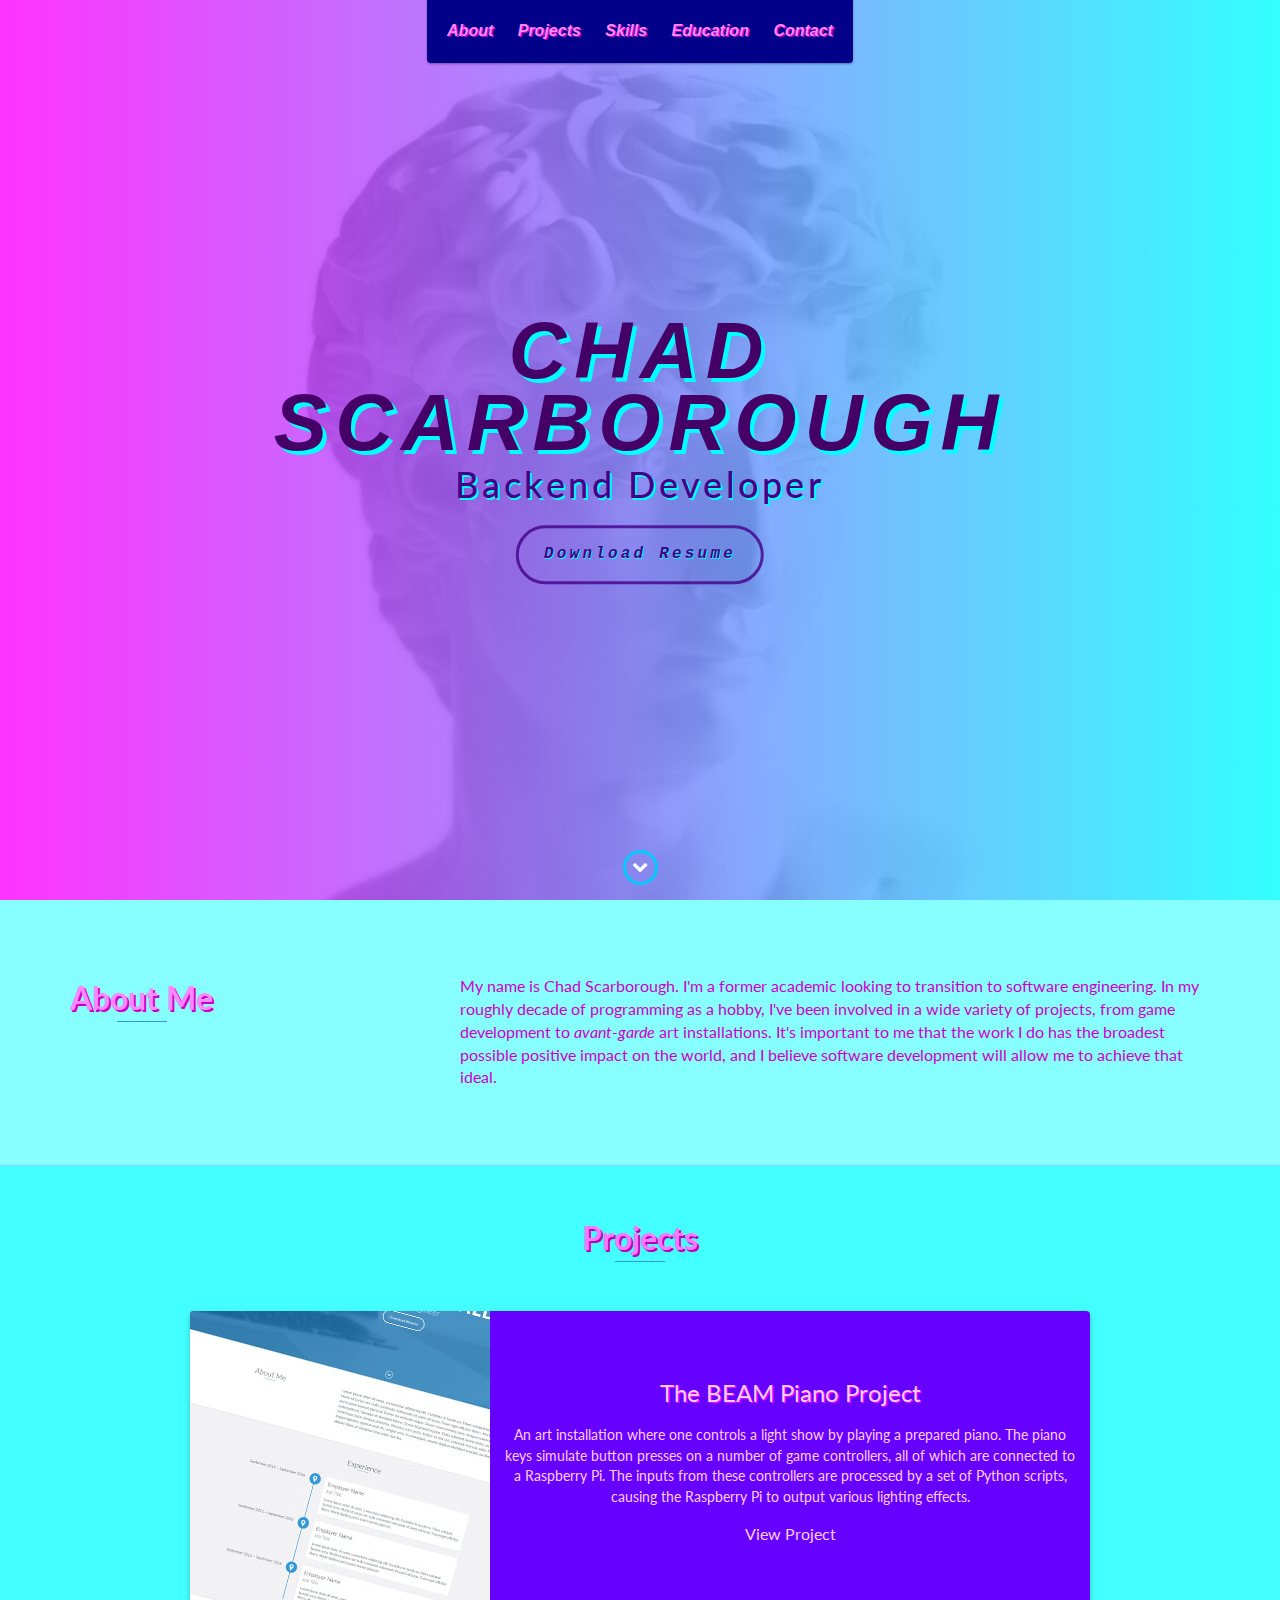
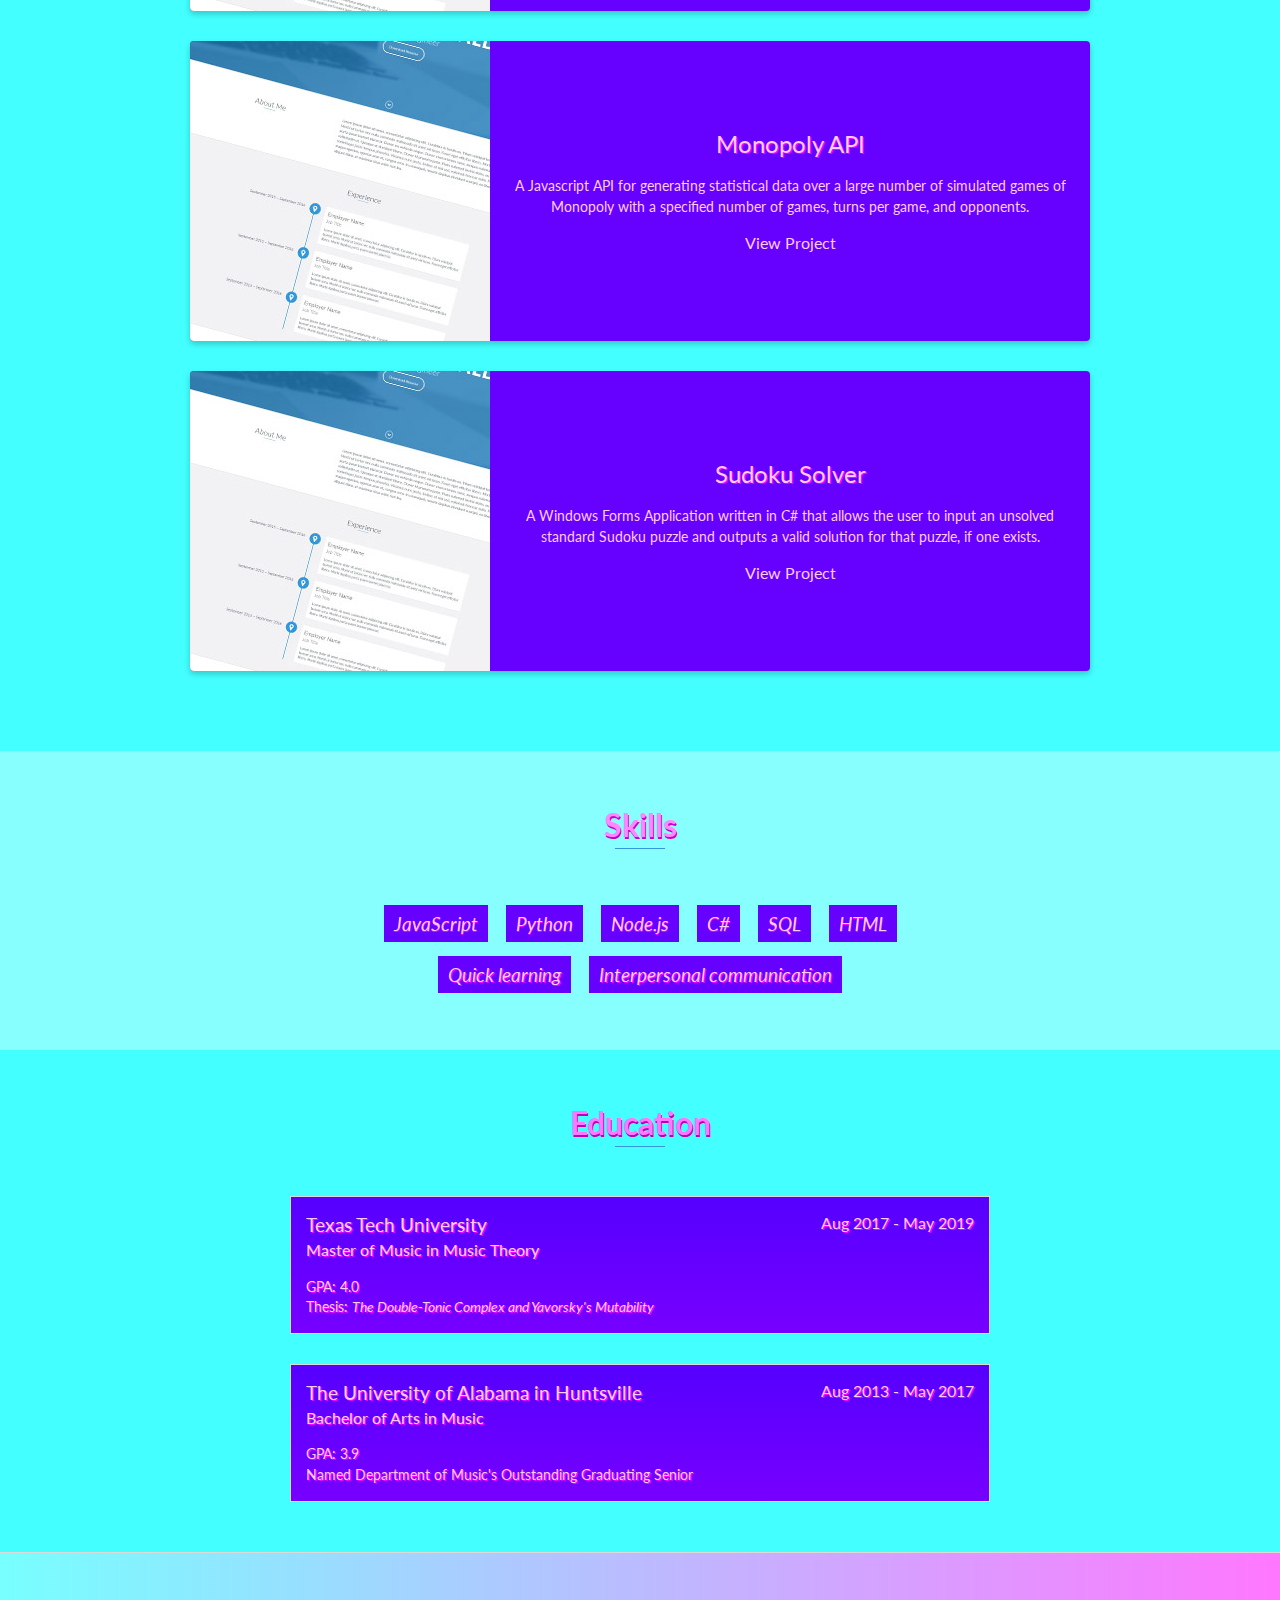
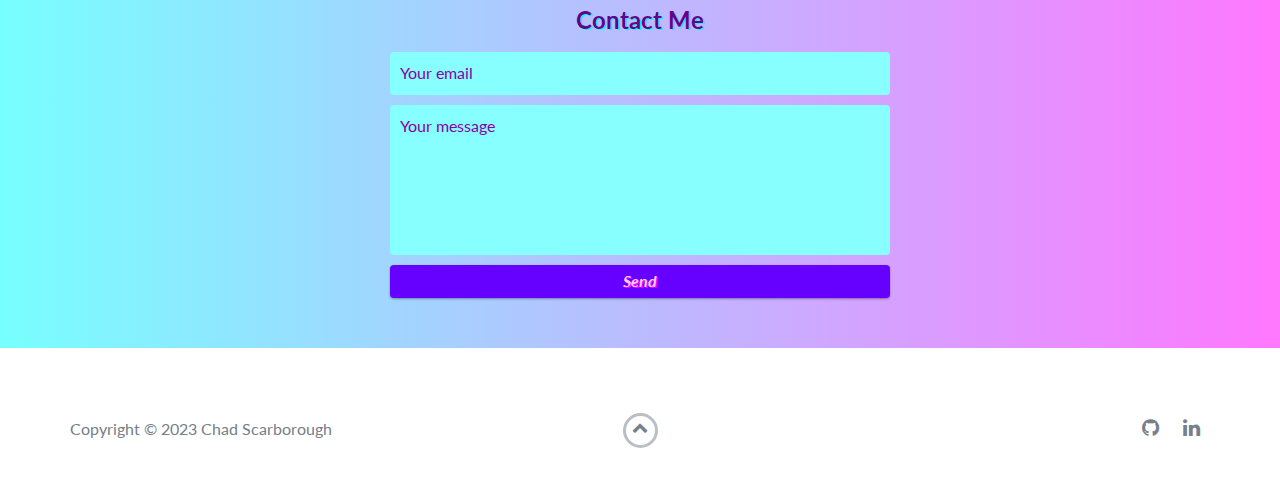
==== commit d0541d06: "Added BEAM Piano Project page" ====
--- a/index.html
+++ b/index.html
@@ -123,7 +123,7 @@
               <p>
                 An art installation where one controls a light show by playing a prepared piano. The piano keys simulate button presses on a number of game controllers, all of which are connected to a Raspberry Pi. The inputs from these controllers are processed by a set of Python scripts, causing the Raspberry Pi to output various lighting effects.
               </p>
-              <a href="#">View Project</a>
+              <a href="beam_piano.html">View Project</a>
             </div>
             <!-- End .project-info -->
           </div>
@@ -248,12 +248,12 @@
           <div class="col-sm-5 social">
             <ul>
               <li>
-                <a href="https://github.com/" target="_blank"
+                <a href="https://github.com/ChadScarborough" target="_blank"
                   ><i class="fa fa-github" aria-hidden="true"></i
                 ></a>
               </li>
               <li>
-                <a href="https://linkedin.com/" target="_blank"
+                <a href="https://www.linkedin.com/in/chad-scarborough-083b2b23a/" target="_blank"
                   ><i class="fa fa-linkedin" aria-hidden="true"></i
                 ></a>
               </li>
--- a/css/styles.css
+++ b/css/styles.css
@@ -451,22 +451,26 @@
   float: left;
   margin: 0;
   color: #fcf;
+  text-shadow: 0.05em 0.05em 0 #f0f;
 }
 .education-block span {
   color: #fcf;
   float: right;
+  text-shadow: 0.05em 0.05em 0 #f0f;
 }
 .education-block h4 {
   color: #fcf;
   clear: both;
   font-weight: 500;
   margin: 0 0 15px 0;
+  text-shadow: 0.05em 0.05em 0 #f0f;
 }
 .education-block p,
 .education-block ul {
   margin: 0;
   color: #fcf;
   font-size: 0.9em;
+  text-shadow: 0.05em 0.05em 0 #f0f;
 }
 .education-block ul {
   padding: 0 0 0 15px;
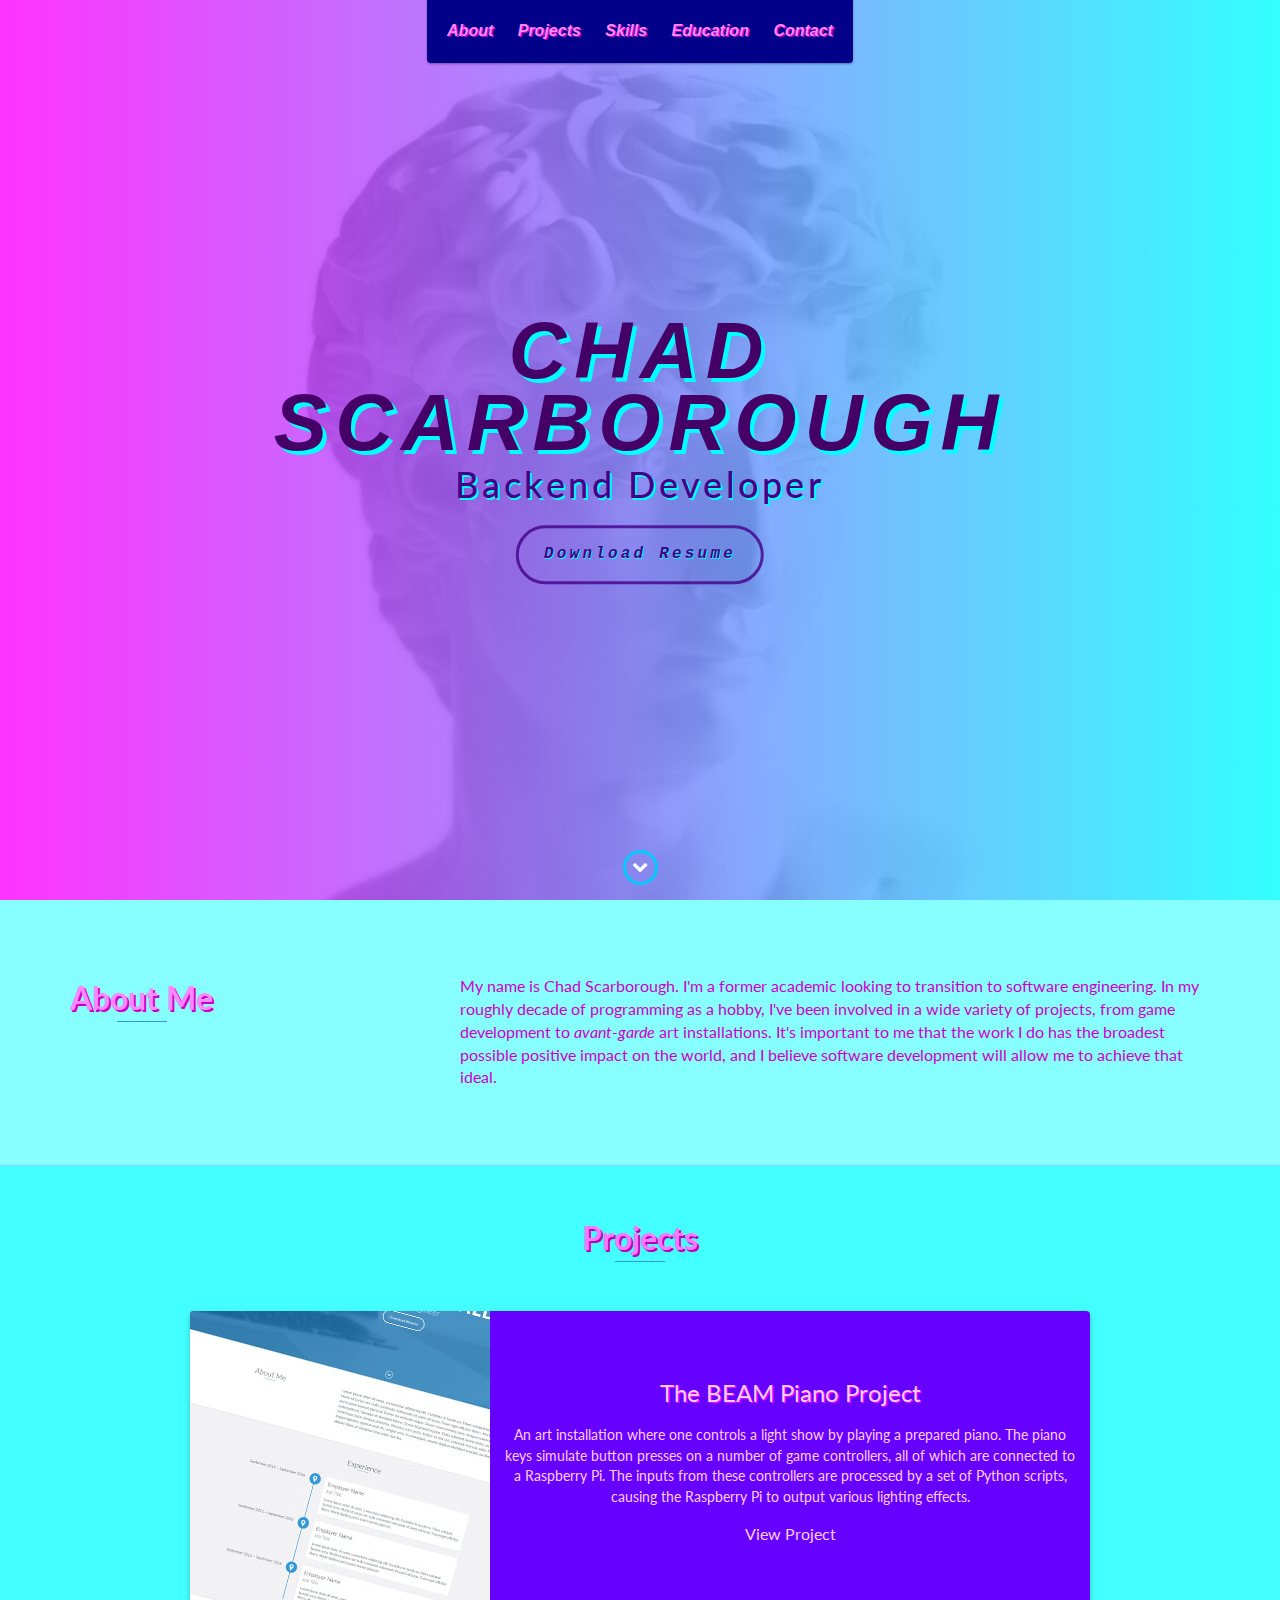
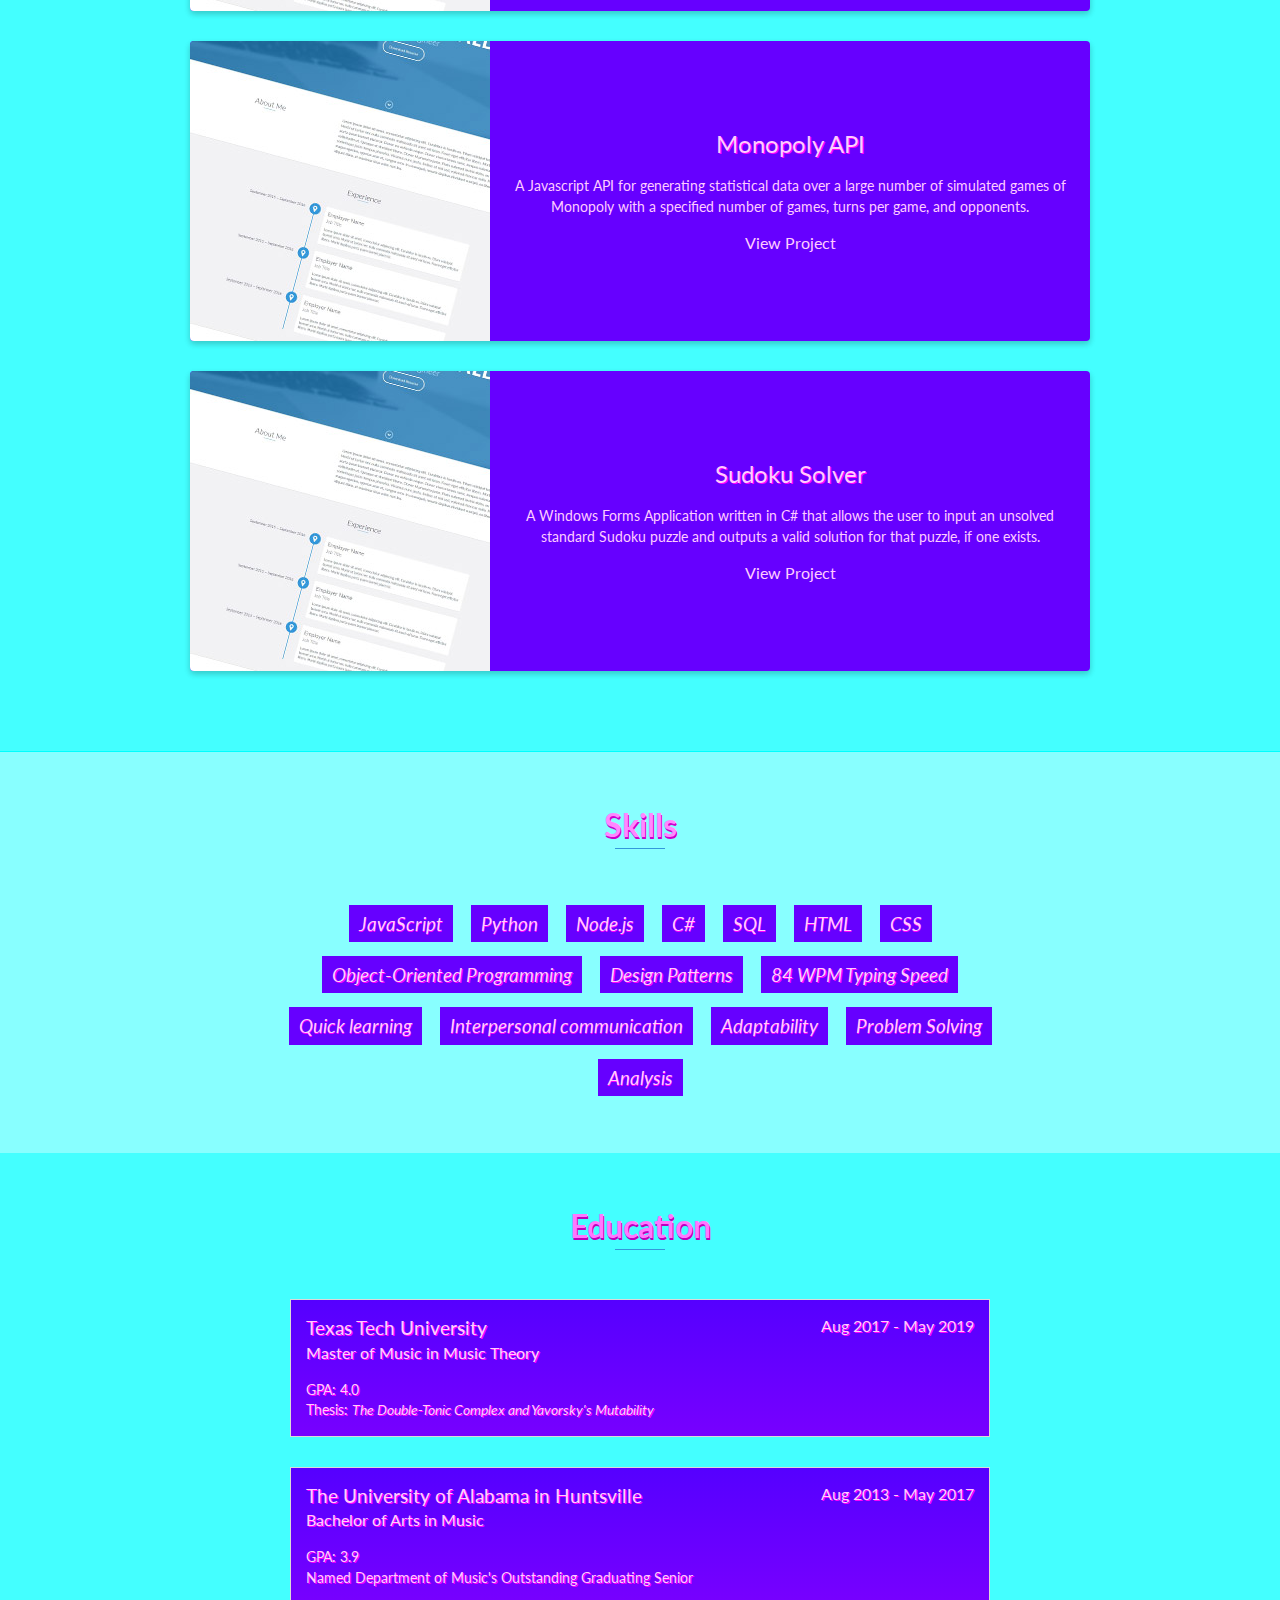
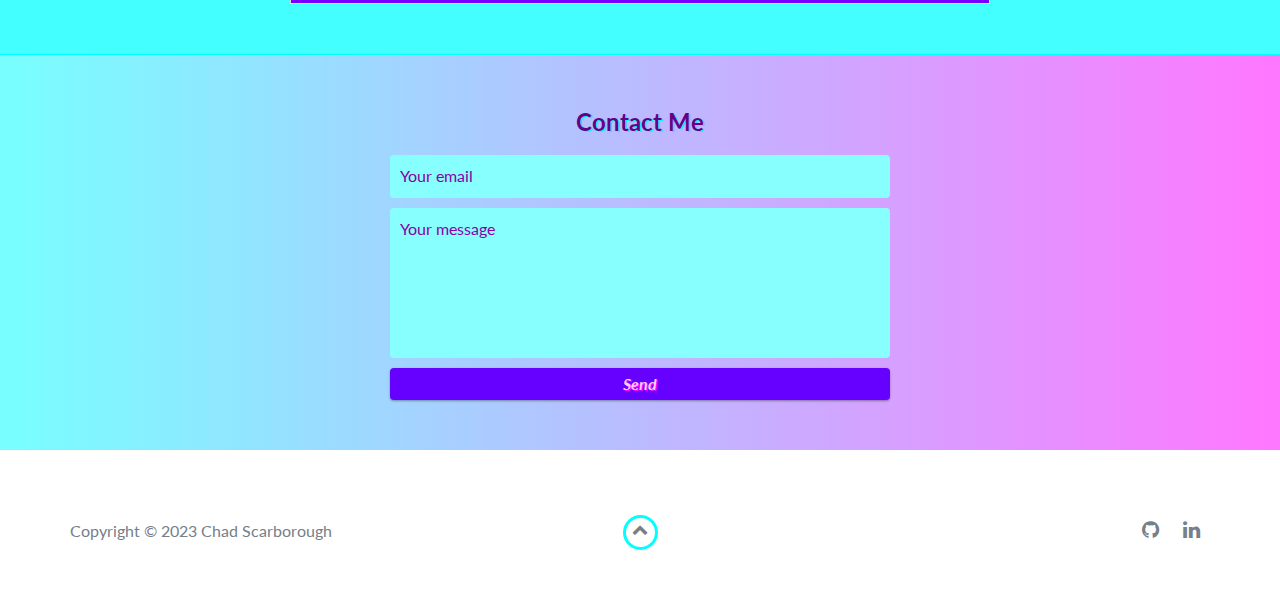
==== commit e6629b03: "Added resume" ====
--- a/index.html
+++ b/index.html
@@ -48,7 +48,7 @@
       <div id="lead-content">
         <h1>Chad Scarborough</h1>
         <h2>Backend Developer</h2>
-        <a href="#" class="btn-rounded-white">Download Resume</a>
+        <a href="/media/Chad-Scarborough-Resume.pdf" class="btn-rounded-white" download>Download Resume</a>
       </div>
       <!-- End #lead-content -->
 
@@ -139,7 +139,7 @@
               <p>
                 A Javascript API for generating statistical data over a large number of simulated games of Monopoly with a specified number of games, turns per game, and opponents.
               </p>
-              <a href="#">View Project</a>
+              <a href="monopoly_api.html">View Project</a>
             </div>
             <!-- End .project-info -->
           </div>
@@ -154,7 +154,7 @@
               <p>
                 A Windows Forms Application written in C# that allows the user to input an unsolved standard Sudoku puzzle and outputs a valid solution for that puzzle, if one exists.
               </p>
-              <a href="#">View Project</a>
+              <a href="sudoku_solver.html">View Project</a>
             </div>
             <!-- End .project-info -->
           </div>
@@ -173,9 +173,17 @@
         <li>C#</li>
         <li>SQL</li>
         <li>HTML</li>
+        <li>CSS</li>
+        <br>
+        <li>Object-Oriented Programming</li>
+        <li>Design Patterns</li>
+        <li>84 WPM Typing Speed</li>
         <br>
         <li>Quick learning</li>
         <li>Interpersonal communication</li>
+        <li>Adaptability</li>
+        <li>Problem Solving</li>
+        <li>Analysis</li>
       </ul>
     </div>
     <!-- End #skills -->
--- a/css/styles.css
+++ b/css/styles.css
@@ -22,7 +22,7 @@
   background: #fff;
   padding: 10px;
   margin-bottom: 10px;
-  border: 1px solid #dcd9d9;
+  border: 1px solid #0ff;
 }
 .no-js #experience-timeline > div h3 {
   font-size: 1.5em;
@@ -159,7 +159,7 @@
   width: 35px;
   height: 35px;
   border-radius: 50%;
-  border: 3px solid #b9bfc4;
+  border: 3px solid #0ff;
   text-align: center;
 }
 .top i {
@@ -428,7 +428,7 @@
 }
 #education {
   padding: 50px 15px 20px 15px;
-  border-bottom: 1px solid #dcd9d9;
+  border-bottom: 1px solid #0ff;
   background: #4ff;
   text-align: center;
 }
@@ -477,7 +477,7 @@
 }
 #projects {
   padding: 50px 15px;
-  border-bottom: 1px solid #dcd9d9;
+  border-bottom: 1px solid #0ff;
   text-align: center;
   background: #4ff;
 }
@@ -634,7 +634,7 @@
 .optional-section {
   padding: 50px 15px;
   text-align: center;
-  border-top: 1px solid #dcd9d9;
+  border-top: 1px solid #0ff;
 }
 .optional-section h2 {
   color: #374054;
@@ -643,7 +643,7 @@
   max-width: 700px;
   margin: 0 auto 30px auto;
   padding: 15px;
-  border: 1px solid #dcd9d9;
+  border: 1px solid #0ff;
   background: #fff;
   text-align: left;
 }
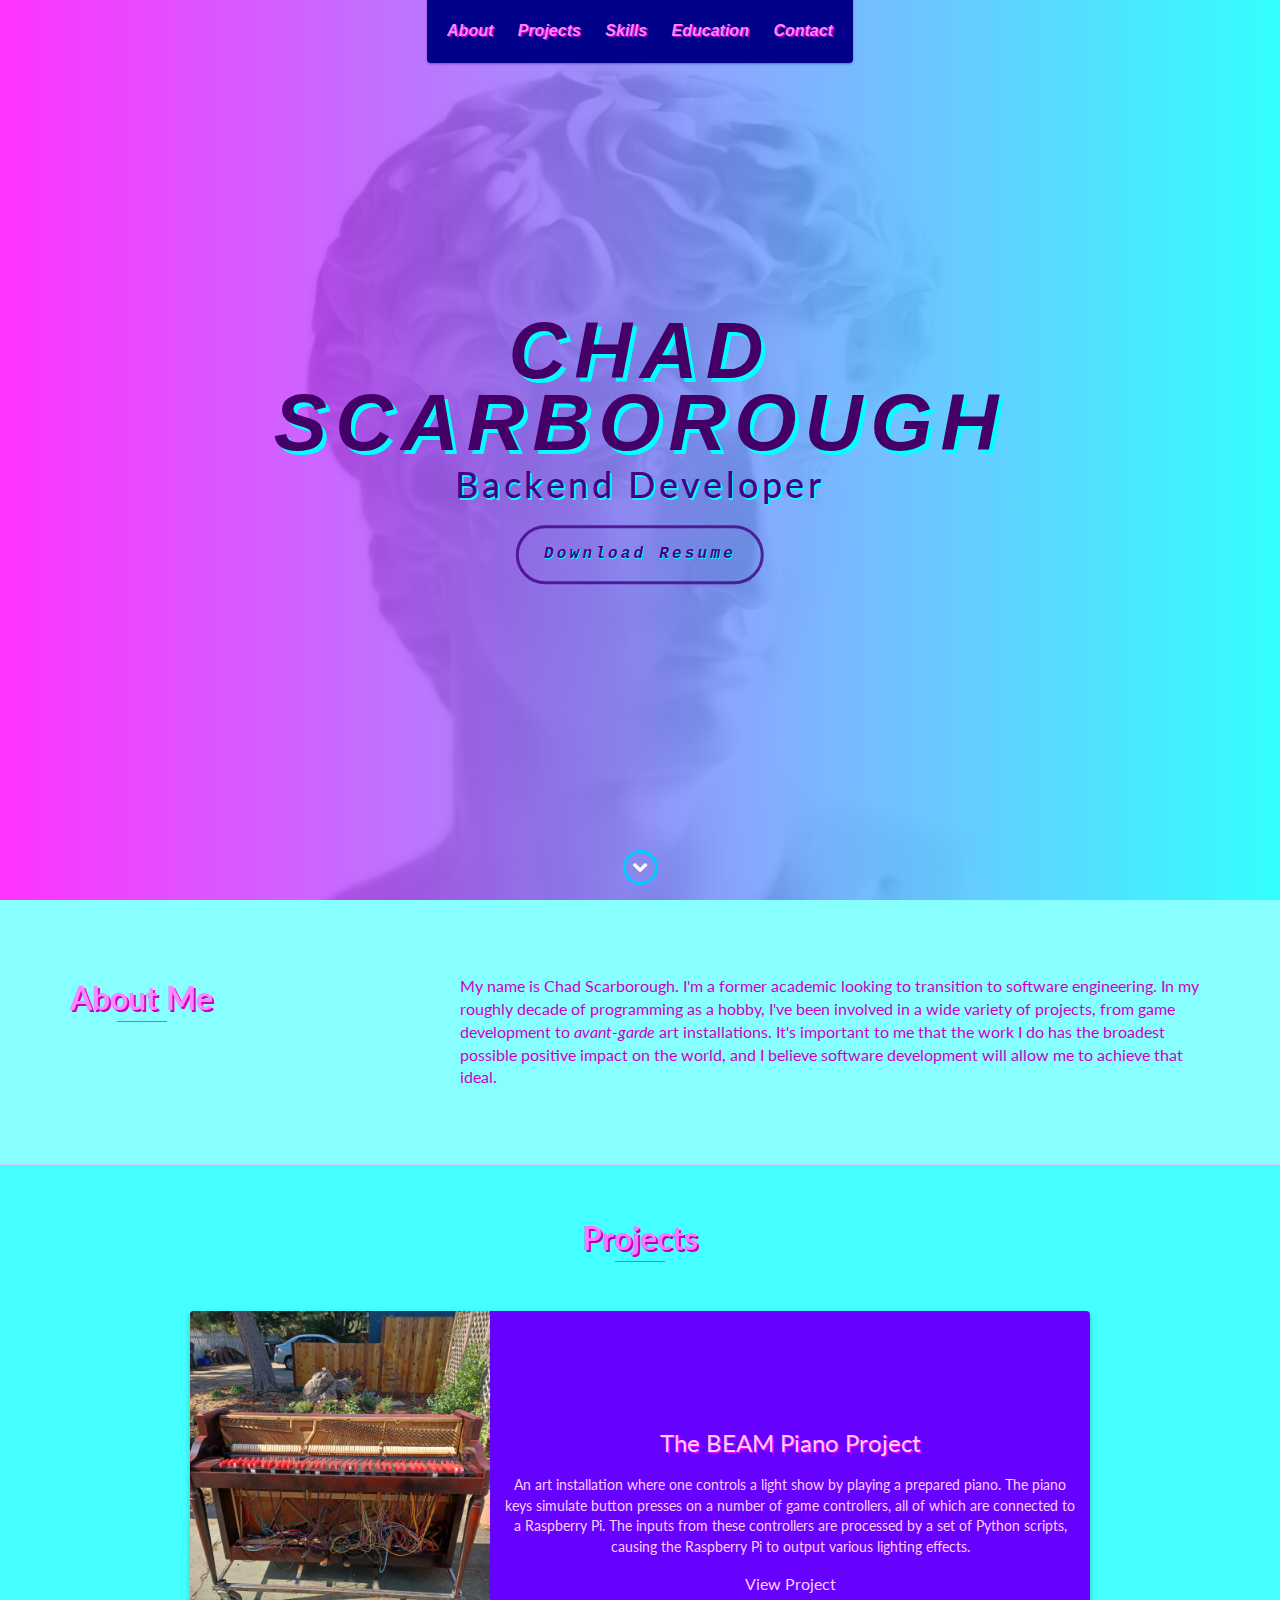
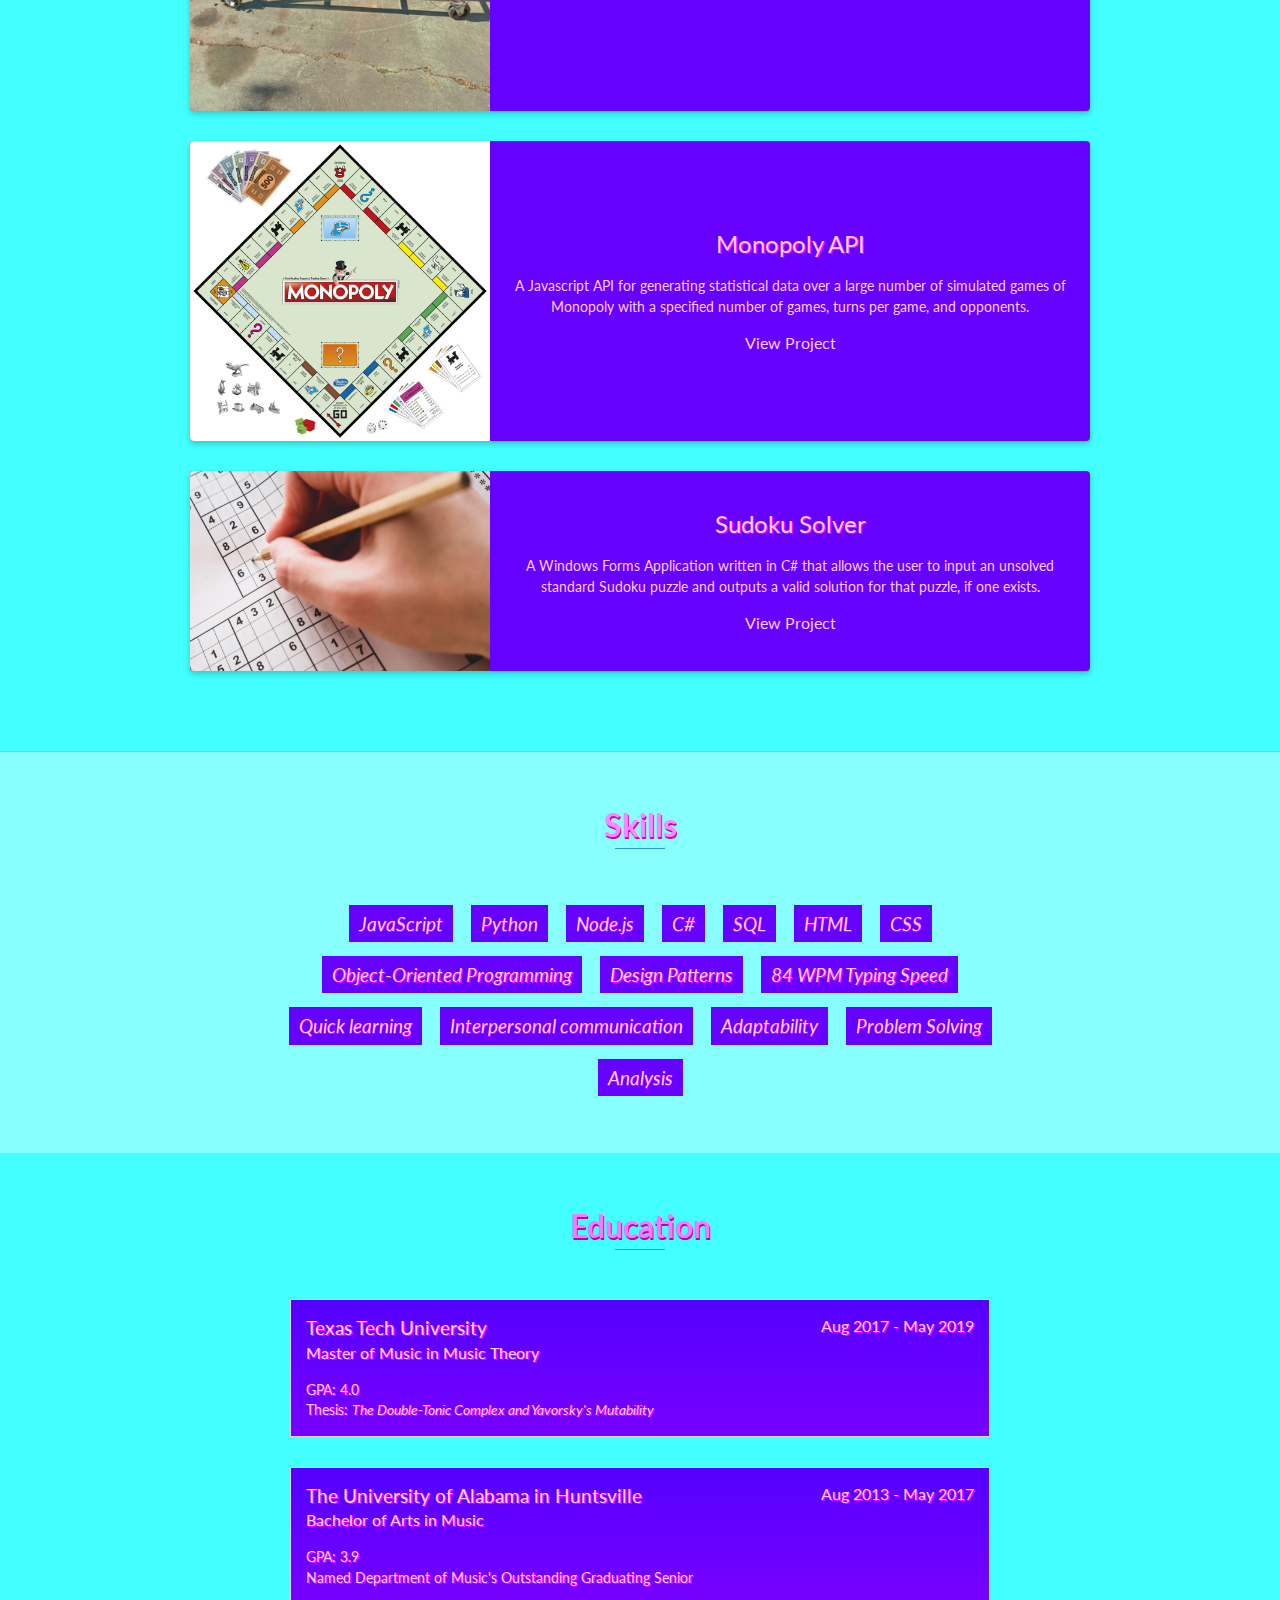
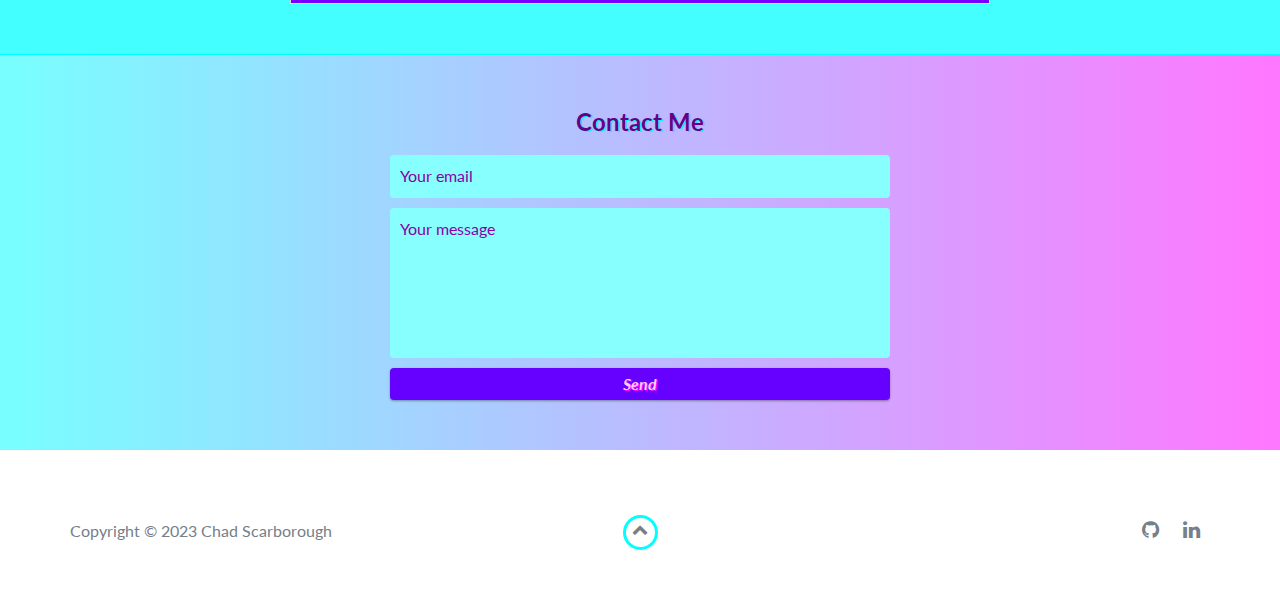
==== commit f2db1b4c: "Added project images" ====
--- a/index.html
+++ b/index.html
@@ -115,7 +115,7 @@
         <div class="row">
           <div class="project shadow-large">
             <div class="project-image">
-              <img src="images/project.jpg" alt="project image" />
+              <img src="images/beam_piano.jpg" alt="project image" width="300" height="400"/>
             </div>
             <!-- End .project-image -->
             <div class="project-info">
@@ -131,7 +131,7 @@
 
           <div class="project shadow-large">
             <div class="project-image">
-              <img src="images/project.jpg" alt="project image" />
+              <img src="images/monopoly.webp" alt="project image" width="300" height="300"/>
             </div>
             <!-- End .project-image -->
             <div class="project-info">
@@ -146,7 +146,7 @@
           <!-- End .project -->
           <div class="project shadow-large">
             <div class="project-image">
-              <img src="images/project.jpg" alt="project image" />
+              <img src="images/sudoku.jpg" alt="project image" width="300" height="200"/>
             </div>
             <!-- End .project-image -->
             <div class="project-info">
